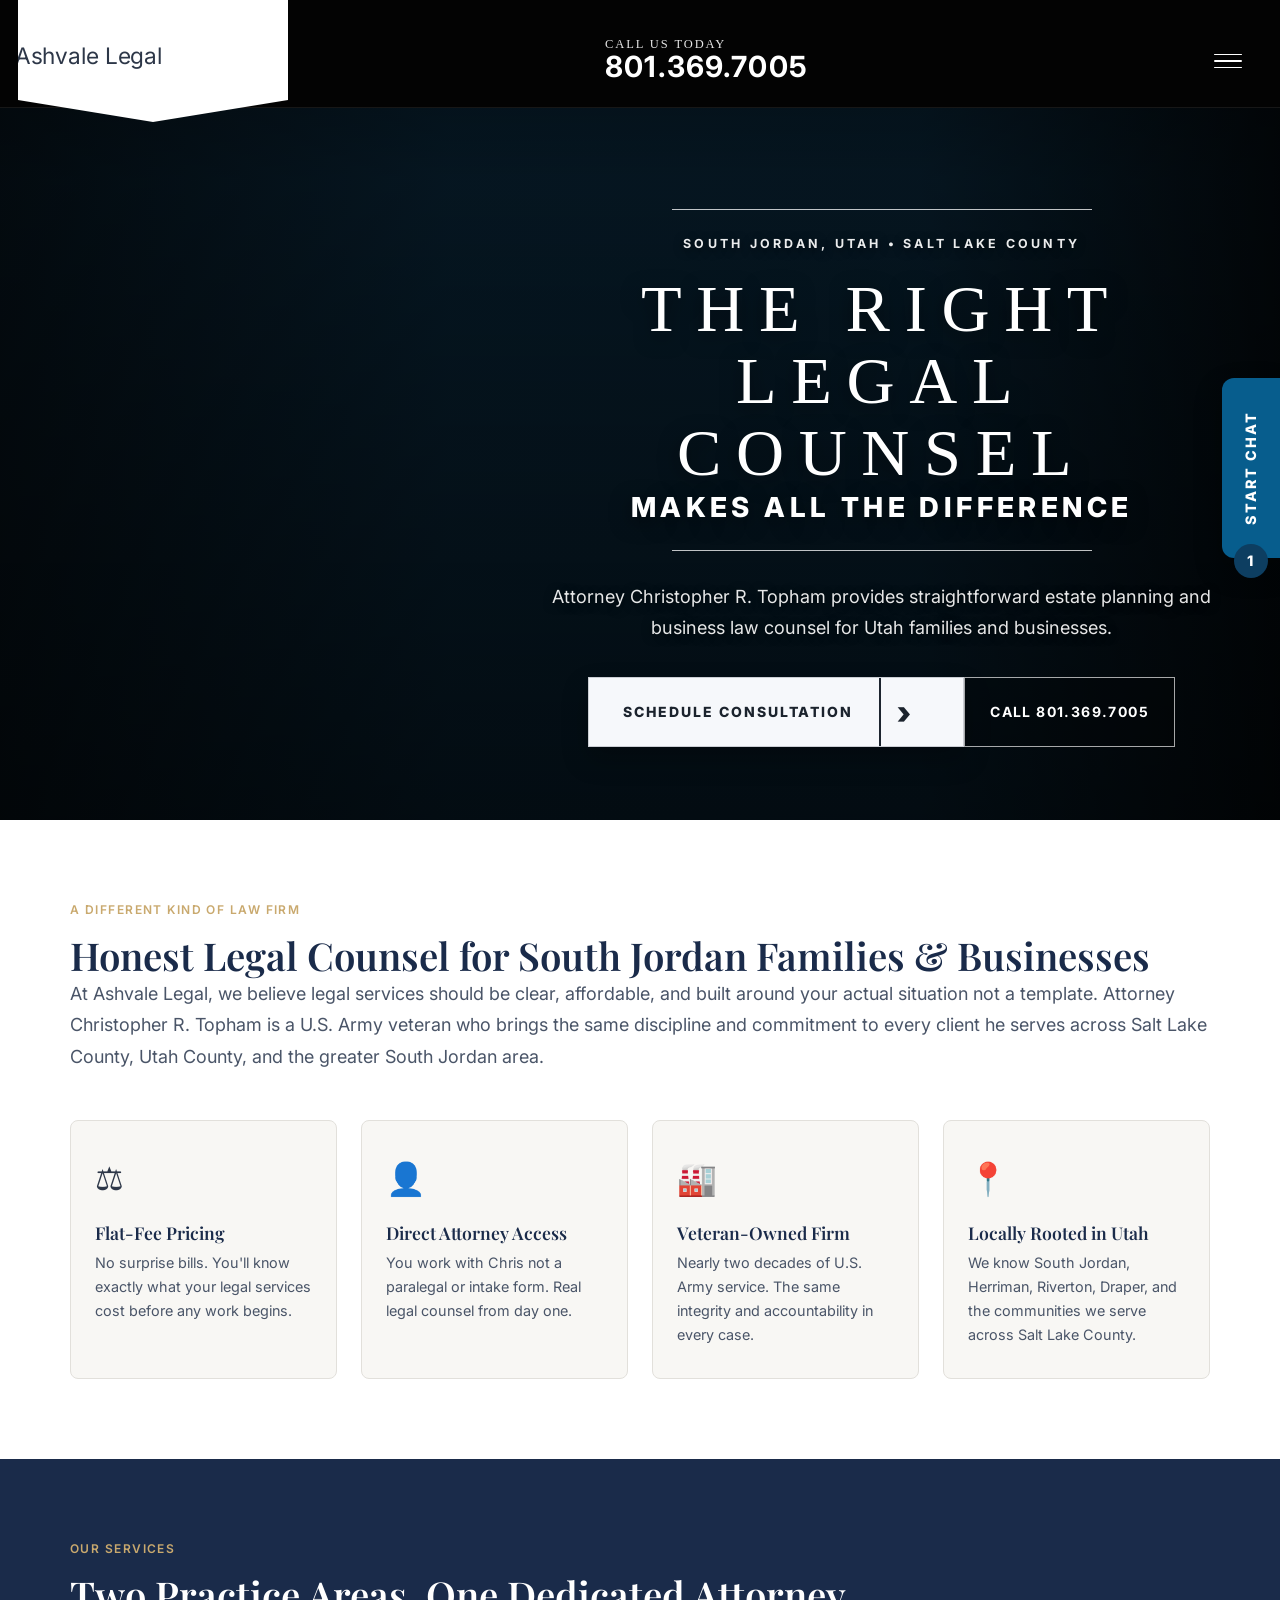
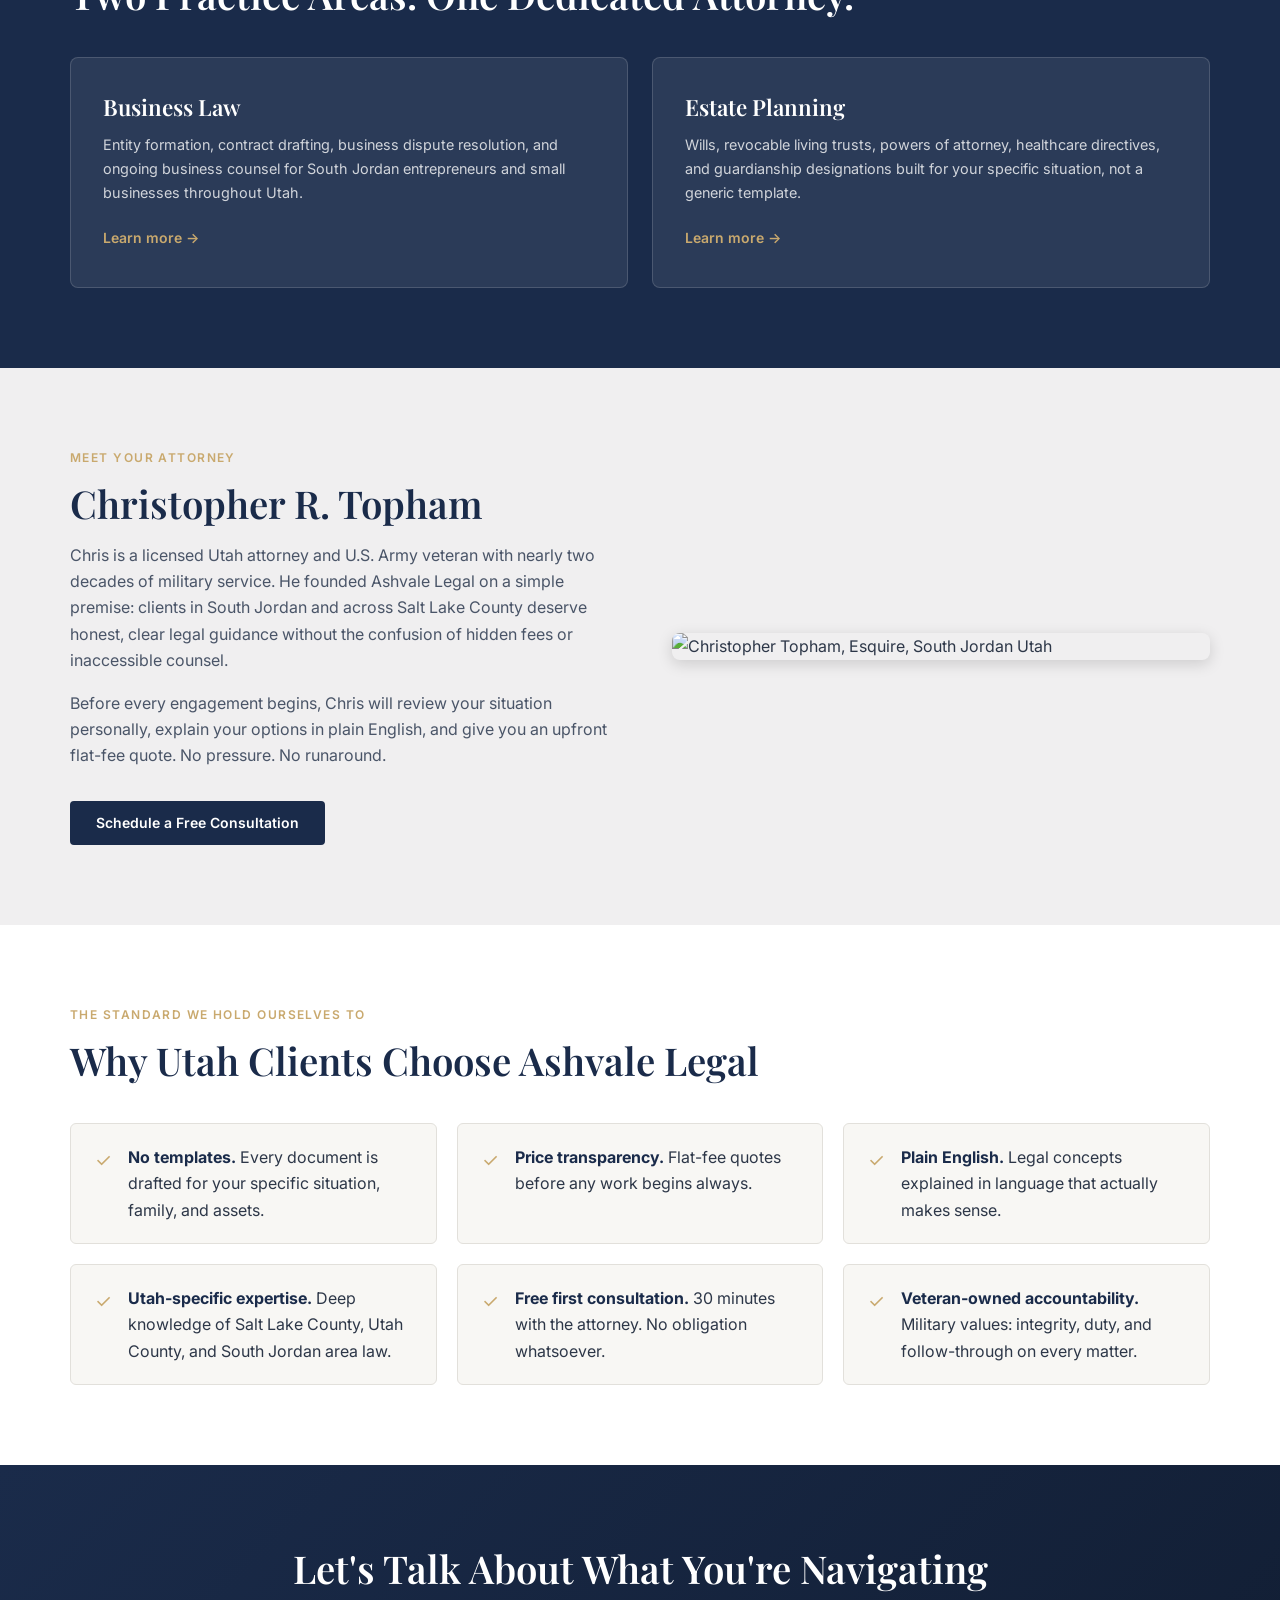
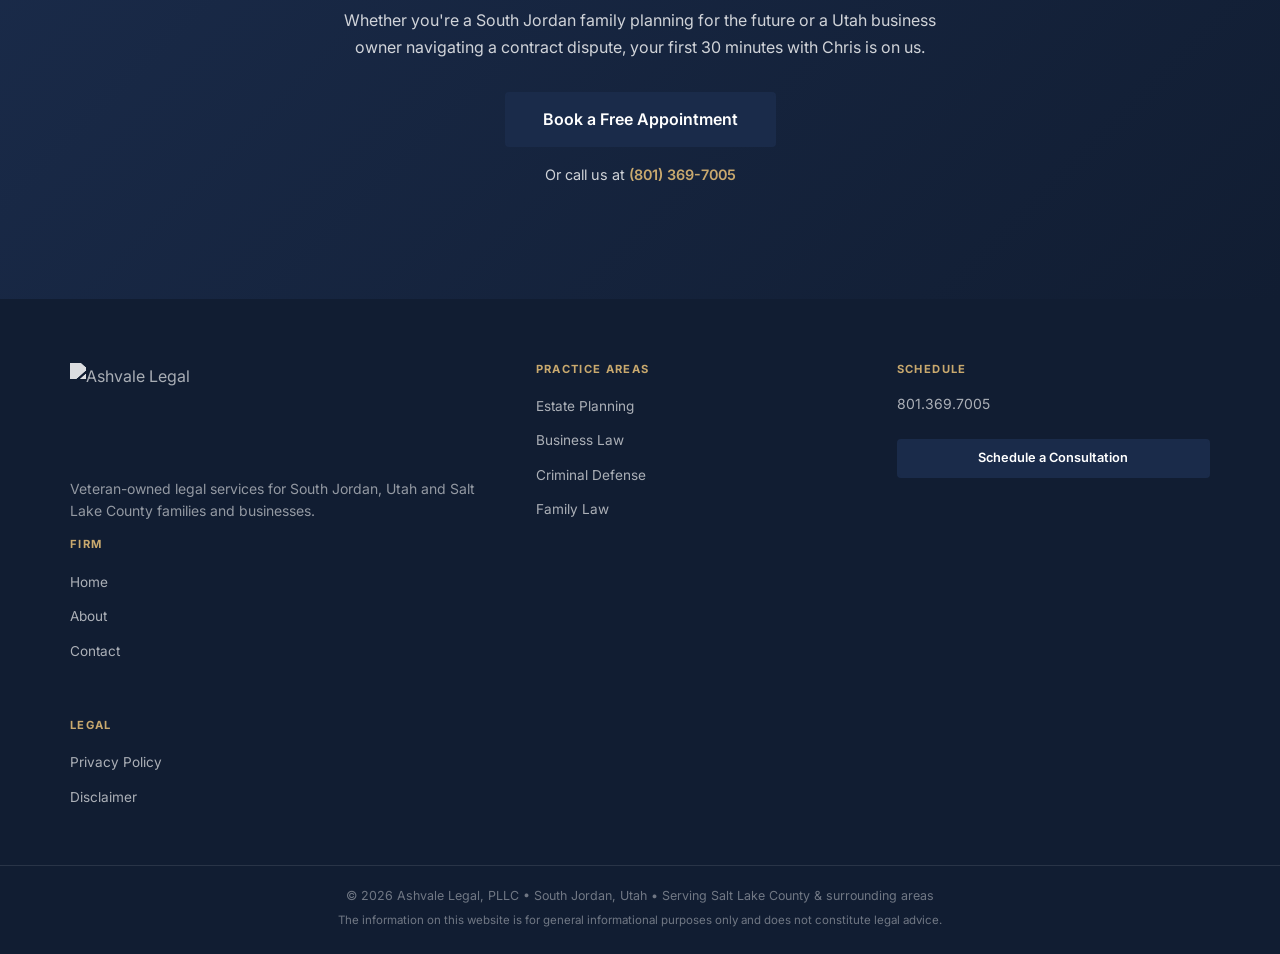
==== index.html @ e85940cd "Add files via upload" ====
<!DOCTYPE html>
<html lang="en-US">
<head>
<meta charset="UTF-8">
<meta http-equiv="X-UA-Compatible" content="IE=edge">
<meta name="viewport" content="width=device-width, initial-scale=1.0">
<title>Business Law Attorney South Jordan UT | Ashvale Legal</title>
<meta name="description" content="Ashvale Legal is a veteran-owned law firm in South Jordan, Utah offering estate planning and business law services. Flat-fee pricing, free consultation. Serving Salt Lake County, Utah County, and surrounding areas.">
<link rel="canonical" href="https://ashvalelaw.com/">
<meta property="og:type" content="website">
<meta property="og:site_name" content="Ashvale Legal">
<meta property="og:title" content="Business Law Attorney South Jordan UT | Ashvale Legal">
<meta property="og:description" content="Veteran-owned law firm in South Jordan, Utah. Estate planning & business law. Flat-fee pricing. Free consultation.">
<meta property="og:url" content="https://ashvalelaw.com/">
<meta name="twitter:card" content="summary_large_image">
<link rel="preconnect" href="https://fonts.googleapis.com">
<link rel="preconnect" href="https://fonts.gstatic.com" crossorigin>
<link href="https://fonts.googleapis.com/css2?family=Playfair+Display:wght@400;600;700&family=Inter:wght@300;400;500;600&display=swap" rel="stylesheet">
<script type="application/ld+json">
{
  "@context": "https://schema.org",
  "@type": ["LegalService", "LocalBusiness"],
  "name": "Ashvale Legal, PLLC",
  "description": "Veteran-owned law firm in South Jordan, Utah providing estate planning and business law services across Salt Lake County and surrounding areas. Flat-fee pricing, free consultations.",
  "url": "https://ashvalelaw.com",
  "telephone": "+18013697005",
  "email": "chris@ashvalelaw.com",
  "address": {
    "@type": "PostalAddress",
    "addressLocality": "South Jordan",
    "addressRegion": "UT",
    "postalCode": "84009",
    "addressCountry": "US"
  },
  "geo": {"@type": "GeoCoordinates", "latitude": 40.5621, "longitude": -111.9290},
  "openingHours": "Mo-Fr 09:00-17:00",
  "priceRange": "$$",
  "areaServed": [
    {"@type": "AdministrativeArea", "name": "Salt Lake County, Utah"},
    {"@type": "AdministrativeArea", "name": "Utah County, Utah"},
    {"@type": "City", "name": "South Jordan, Utah"},
    {"@type": "City", "name": "West Jordan, Utah"},
    {"@type": "City", "name": "Herriman, Utah"},
    {"@type": "City", "name": "Riverton, Utah"}
  ],
  "hasOfferCatalog": {
    "@type": "OfferCatalog",
    "name": "Legal Services",
    "itemListElement": [
      {"@type": "Offer", "itemOffered": {"@type": "Service", "name": "Estate Planning", "description": "Wills, revocable living trusts, powers of attorney, healthcare directives, guardianship designations."}},
      {"@type": "Offer", "itemOffered": {"@type": "Service", "name": "Business Law", "description": "Entity formation, contracts, dispute resolution, and business counsel for Utah entrepreneurs."}}
    ]
  },
  "founder": {
    "@type": "Person",
    "name": "Christopher R. Topham",
    "jobTitle": "Attorney at Law"
  }
}
</script>
<link rel="stylesheet" href="shared.css">
</head>
<body>

<header class="site-header leader-header" id="site-header">
  <div class="header-inner leader-header-inner">
    <nav class="main-nav nav-left" aria-label="Primary navigation left">
      <ul>
        <li><a href="index.html#about">About</a></li>
        <li class="has-dropdown">
          <button class="dropdown-toggle" aria-expanded="false" aria-controls="services-menu">Practice<br>Areas <span class="arrow">&#9660;</span></button>
          <ul class="dropdown-menu" id="services-menu">
            <li><a href="estate-planning.html">Estate Planning</a></li>
            <li><a href="business-law.html">Business Law</a></li>
            <li><a href="criminal-defense.html">Criminal Defense</a></li>
            <li><a href="family-law.html">Family Law</a></li>
          </ul>
        </li>
        <li><a href="business-law.html">Business Law</a></li>
      </ul>
    </nav>

    <a href="index.html" class="logo-link leader-logo" aria-label="Ashvale Legal Home">
      <img src="https://images.squarespace-cdn.com/content/v1/682dfb86cdcfc8310bf9b8bf/18332b21-a7b1-409e-9f54-bfc1814788dd/Transparent+Logo.png?format=1000w" alt="Ashvale Legal" class="logo-img" loading="eager">
    </a>

    <nav class="main-nav nav-right" aria-label="Primary navigation right">
      <ul>
        <li><a href="estate-planning.html">Estate Planning</a></li>
        <li><a href="index.html" class="active">Home</a></li>
        <li><a href="mailto:chris@ashvalelaw.com">Contact</a></li>
      </ul>
    </nav>

    <a href="tel:+18013697005" class="header-phone" aria-label="Call Ashvale Legal">
      <span>Call Us Today</span>
      <strong>801.369.7005</strong>
    </a>

    <button class="burger" aria-label="Open menu" aria-expanded="false" id="burger-btn">
      <span></span><span></span><span></span>
    </button>
  </div>
</header>

<main>
  <section class="hero leader-hero">
    <img src="https://images.unsplash.com/photo-1500534314209-a25ddb2bd429?auto=format&fit=crop&w=2200&q=85" alt="South Jordan Utah desert mountains" class="hero-bg" loading="eager">
    <div class="hero-overlay"></div>
    <div class="hero-attorney-wrap" aria-hidden="true">
      <img src="https://images.squarespace-cdn.com/content/v1/682dfb86cdcfc8310bf9b8bf/77fb3a4b-b80d-4292-9b7b-071cf756a24e/Gemini_Generated_Image_nm7nljnm7nljnm7n.png?format=1000w" alt="" class="hero-attorney">
    </div>
    <div class="container hero-content leader-hero-content">
      <div class="hero-rule"></div>
      <p class="hero-eyebrow">South Jordan, Utah &bull; Salt Lake County</p>
      <h1>The Right Legal Counsel<br><span>Makes All the Difference</span></h1>
      <div class="hero-rule short"></div>
      <p class="hero-sub">Attorney Christopher R. Topham provides straightforward estate planning and business law counsel for Utah families and businesses.</p>
      <div class="hero-actions leader-actions">
        <a href="https://ashvalelaw.cliogrow.com/book/3494140267d6b8330a02c39e8ebb3258" target="_blank" rel="noopener" class="btn leader-cta">Schedule Consultation <span>&rsaquo;</span></a>
        <a href="tel:+18013697005" class="btn leader-phone-btn">Call 801.369.7005</a>
      </div>
    </div>
  </section>

  <section class="section bg-white">
    <div class="container">
      <div class="section-label">A Different Kind of Law Firm</div>
      <h2>Honest Legal Counsel for South Jordan Families &amp; Businesses</h2>
      <p class="lead">At Ashvale Legal, we believe legal services should be clear, affordable, and built around your actual situation not a template. Attorney Christopher R. Topham is a U.S. Army veteran who brings the same discipline and commitment to every client he serves across Salt Lake County, Utah County, and the greater South Jordan area.</p>
      <div class="cards-grid">
        <div class="card">
          <div class="card-icon">&#9878;</div>
          <h3>Flat-Fee Pricing</h3>
          <p>No surprise bills. You'll know exactly what your legal services cost before any work begins.</p>
        </div>
        <div class="card">
          <div class="card-icon">&#128100;</div>
          <h3>Direct Attorney Access</h3>
          <p>You work with Chris not a paralegal or intake form. Real legal counsel from day one.</p>
        </div>
        <div class="card">
          <div class="card-icon">&#127981;</div>
          <h3>Veteran-Owned Firm</h3>
          <p>Nearly two decades of U.S. Army service. The same integrity and accountability in every case.</p>
        </div>
        <div class="card">
          <div class="card-icon">&#128205;</div>
          <h3>Locally Rooted in Utah</h3>
          <p>We know South Jordan, Herriman, Riverton, Draper, and the communities we serve across Salt Lake County.</p>
        </div>
      </div>
    </div>
  </section>

  <section class="section bg-navy">
    <div class="container">
      <div class="section-label light">Our Services</div>
      <h2 class="text-white">Two Practice Areas. One Dedicated Attorney.</h2>
      <div class="services-grid">
        <a href="business-law.html" class="service-block">
          <h3>Business Law</h3>
          <p>Entity formation, contract drafting, business dispute resolution, and ongoing business counsel for South Jordan entrepreneurs and small businesses throughout Utah.</p>
          <span class="link-arrow">Learn more &rarr;</span>
        </a>
        <a href="estate-planning.html" class="service-block">
          <h3>Estate Planning</h3>
          <p>Wills, revocable living trusts, powers of attorney, healthcare directives, and guardianship designations built for your specific situation, not a generic template.</p>
          <span class="link-arrow">Learn more &rarr;</span>
        </a>
      </div>
    </div>
  </section>

  <section class="section bg-light" id="about">
    <div class="container two-col">
      <div class="col-text">
        <div class="section-label">Meet Your Attorney</div>
        <h2>Christopher R. Topham</h2>
        <p>Chris is a licensed Utah attorney and U.S. Army veteran with nearly two decades of military service. He founded Ashvale Legal on a simple premise: clients in South Jordan and across Salt Lake County deserve honest, clear legal guidance without the confusion of hidden fees or inaccessible counsel.</p>
        <p>Before every engagement begins, Chris will review your situation personally, explain your options in plain English, and give you an upfront flat-fee quote. No pressure. No runaround.</p>
        <a href="https://ashvalelaw.cliogrow.com/book/3494140267d6b8330a02c39e8ebb3258" target="_blank" rel="noopener" class="btn btn-primary">Schedule a Free Consultation</a>
      </div>
      <div class="col-image">
        <!-- FIXED PHOTO LINK: High-res direct CDN link -->
        <img src="https://images.squarespace-cdn.com/content/v1/682dfb86cdcfc8310bf9b8bf/77fb3a4b-b80d-4292-9b7b-071cf756a24e/Gemini_Generated_Image_nm7nljnm7nljnm7n.png?format=1000w" 
             alt="Christopher Topham, Esquire, South Jordan Utah" 
             class="attorney-photo" 
             loading="lazy"
             style="width: 100%; height: auto; border-radius: 8px; box-shadow: 0 4px 15px rgba(0,0,0,0.15);">
      </div>
    </div>
  </section>

  <section class="section bg-white">
    <div class="container">
      <div class="section-label">The Standard We Hold Ourselves To</div>
      <h2>Why Utah Clients Choose Ashvale Legal</h2>
      <div class="standards-grid">
        <div class="standard-item">
          <div class="check">&#10003;</div>
          <div><strong>No templates.</strong> Every document is drafted for your specific situation, family, and assets.</div>
        </div>
        <div class="standard-item">
          <div class="check">&#10003;</div>
          <div><strong>Price transparency.</strong> Flat-fee quotes before any work begins always.</div>
        </div>
        <div class="standard-item">
          <div class="check">&#10003;</div>
          <div><strong>Plain English.</strong> Legal concepts explained in language that actually makes sense.</div>
        </div>
        <div class="standard-item">
          <div class="check">&#10003;</div>
          <div><strong>Utah-specific expertise.</strong> Deep knowledge of Salt Lake County, Utah County, and South Jordan area law.</div>
        </div>
        <div class="standard-item">
          <div class="check">&#10003;</div>
          <div><strong>Free first consultation.</strong> 30 minutes with the attorney. No obligation whatsoever.</div>
        </div>
        <div class="standard-item">
          <div class="check">&#10003;</div>
          <div><strong>Veteran-owned accountability.</strong> Military values: integrity, duty, and follow-through on every matter.</div>
        </div>
      </div>
    </div>
  </section>

  <section class="section cta-section">
    <div class="container text-center">
      <h2>Let's Talk About What You're Navigating</h2>
      <p>Whether you're a South Jordan family planning for the future or a Utah business owner navigating a contract dispute, your first 30 minutes with Chris is on us.</p>
      <a href="https://ashvalelaw.cliogrow.com/book/3494140267d6b8330a02c39e8ebb3258" target="_blank" rel="noopener" class="btn btn-primary btn-large">Book a Free Appointment</a>
      <p class="cta-sub">Or call us at <a href="tel:+18013697005" class="phone-link">(801) 369-7005</a></p>
    </div>
  </section>
</main>

<footer class="site-footer">
  <div class="container footer-inner">
    <div class="footer-col">
      <img src="https://images.squarespace-cdn.com/content/v1/682dfb86cdcfc8310bf9b8bf/18332b21-a7b1-409e-9f54-bfc1814788dd/Transparent+Logo.png?format=300w" alt="Ashvale Legal" class="footer-logo" loading="lazy" style="height: 100px; width: auto; margin-bottom: 15px;">
      <p class="footer-tagline">Veteran-owned legal services for South Jordan, Utah and Salt Lake County families and businesses.</p>
      <h4>Firm</h4>
      <ul>
        <li><a href="index.html">Home</a></li>
        <li><a href="index.html#about">About</a></li>
        <li><a href="contact.html">Contact</a></li>
      </ul>
    </div>
    <div class="footer-col">
      <h4>Practice Areas</h4>
      <ul>
        <li><a href="estate-planning.html">Estate Planning</a></li>
        <li><a href="business-law.html">Business Law</a></li>
        <li><a href="criminal-defense.html">Criminal Defense</a></li>
        <li><a href="family-law.html">Family Law</a></li>
      </ul>
    </div>
    <div class="footer-col">
      <h4>Schedule</h4>
      <address>
        <p><a href="tel:+18013697005">801.369.7005</a></p>
      </address>
      <a href="https://ashvalelaw.cliogrow.com/book/3494140267d6b8330a02c39e8ebb3258" target="_blank" rel="noopener" class="btn btn-primary">Schedule a Consultation</a>
    </div>
    <div class="footer-col">
      <h4>Legal</h4>
      <ul>
        <li><a href="privacy.html">Privacy Policy</a></li>
        <li><a href="disclaimer.html">Disclaimer</a></li>
      </ul>
    </div>
  </div>
  <div class="footer-bottom">
    <div class="container">
      <p>&copy; 2026 Ashvale Legal, PLLC &bull; South Jordan, Utah &bull; Serving Salt Lake County &amp; surrounding areas</p>
      <p class="disclaimer">The information on this website is for general informational purposes only and does not constitute legal advice.</p>
    </div>
  </div>
</footer>

<a href="https://ashvalelaw.cliogrow.com/book/3494140267d6b8330a02c39e8ebb3258" target="_blank" rel="noopener" class="floating-chat" aria-label="Start consultation chat"><span class="chat-vertical">Start Chat</span><span class="chat-bubble">1</span></a>

<script src="shared.js"></script>
</body>
</html>
---- shared.css ----
/* Ashvale Legal — Professional Corporate Design System */
/* Palette: Deep Navy #1a2b4a | Slate Gray #4a5568 | White #fff | Gold #c9a96e */

*,*::before,*::after{box-sizing:border-box;margin:0;padding:0}

:root{
  --navy:#1a2b4a;
  --navy-dark:#111d32;
  --slate:#4a5568;
  --slate-light:#718096;
  --gold:#c9a96e;
  --gold-dark:#b08040;
  --white:#ffffff;
  --off-white:#f8f7f4;
  --light-gray:#f0eff0;
  --border:#e2e0db;
  --text:#2d3748;
  --font-serif:'Playfair Display',Georgia,serif;
  --font-sans:'Inter',system-ui,-apple-system,sans-serif;
  --radius:4px;
  --shadow:0 2px 16px rgba(26,43,74,.10);
  --shadow-lg:0 8px 40px rgba(26,43,74,.16);
  --header-h:76px;
  --transition:all .22s ease;
}

html{scroll-behavior:smooth;scroll-padding-top:calc(var(--header-h) + 16px)}
body{font-family:var(--font-sans);color:var(--text);background:var(--white);line-height:1.65;-webkit-font-smoothing:antialiased}
img{max-width:100%;height:auto;display:block}
a{color:inherit;text-decoration:none}
ul{list-style:none}
address{font-style:normal}

/* Typography */
h1,h2,h3,h4{font-family:var(--font-serif);line-height:1.2;color:var(--navy)}
h1{font-size:clamp(2rem,4.5vw,3.2rem);font-weight:700}
h2{font-size:clamp(1.6rem,3vw,2.4rem);font-weight:600}
h3{font-size:clamp(1.1rem,2vw,1.4rem);font-weight:600}
h4{font-size:1rem;font-weight:600;text-transform:uppercase;letter-spacing:.06em}
p{margin-bottom:1rem}
p:last-child{margin-bottom:0}
.lead{font-size:1.125rem;color:var(--slate);line-height:1.75;margin-bottom:1.5rem}
.text-white{color:var(--white)!important}
.text-white h1,.text-white h2,.text-white h3{color:var(--white)}
.text-center{text-align:center}

/* Container */
.container{width:min(1140px,94%);margin:0 auto}

/* Sections */
.section{padding:80px 0}
.bg-white{background:var(--white)}
.bg-light{background:var(--light-gray)}
.bg-navy{background:var(--navy)}
.bg-navy h2,.bg-navy h3,.bg-navy .section-label{color:var(--white)}
.bg-navy p{color:rgba(255,255,255,.82)}

.section-label{font-family:var(--font-sans);font-size:.75rem;font-weight:600;letter-spacing:.12em;text-transform:uppercase;color:var(--gold);margin-bottom:.75rem}
.section-label.light{color:var(--gold)}

/* ─── HEADER / STICKY NAV ─── */
.site-header{position:fixed;top:0;left:0;right:0;height:var(--header-h);background:var(--white);border-bottom:1px solid var(--border);box-shadow:0 2px 12px rgba(26,43,74,.08);z-index:1000;transition:var(--transition)}
.site-header.scrolled{box-shadow:0 4px 20px rgba(26,43,74,.14)}

.header-inner{display:flex;align-items:center;gap:24px;width:min(1200px,96%);margin:0 auto;height:100%;padding:0 8px}

.logo-link{flex-shrink:0}
.logo-img{height:44px;width:auto;object-fit:contain}

.main-nav{flex:1}
.main-nav>ul{display:flex;align-items:center;gap:4px}
.main-nav a,.main-nav button{font-size:.875rem;font-weight:500;color:var(--slate);padding:8px 14px;border-radius:var(--radius);border:none;background:none;cursor:pointer;transition:var(--transition);font-family:var(--font-sans);display:flex;align-items:center;gap:4px;white-space:nowrap}
.main-nav a:hover,.main-nav a.active,.main-nav button:hover{color:var(--navy);background:rgba(26,43,74,.06)}
.main-nav a.active{color:var(--navy);font-weight:600}
.arrow{font-size:.6rem;transition:transform .2s}

/* Dropdown */
.has-dropdown{position:relative}
.dropdown-menu{position:absolute;top:calc(100% + 4px);left:0;background:var(--white);border:1px solid var(--border);border-radius:6px;box-shadow:var(--shadow-lg);min-width:200px;padding:6px 0;opacity:0;visibility:hidden;transform:translateY(-6px);transition:var(--transition);z-index:200}
.has-dropdown:hover .dropdown-menu,
.has-dropdown:focus-within .dropdown-menu{opacity:1;visibility:visible;transform:translateY(0)}
.has-dropdown:hover .arrow{transform:rotate(180deg)}
.dropdown-menu a{display:block;padding:10px 18px;font-size:.875rem;color:var(--slate);border-radius:0;transition:var(--transition)}
.dropdown-menu a:hover,.dropdown-menu a.active{color:var(--navy);background:rgba(26,43,74,.06)}

/* Buttons */
.btn{display:inline-flex;align-items:center;justify-content:center;padding:11px 24px;border-radius:var(--radius);font-family:var(--font-sans);font-size:.875rem;font-weight:600;cursor:pointer;transition:var(--transition);border:2px solid transparent;white-space:nowrap;text-decoration:none;line-height:1.3}
.btn-cta{background:var(--navy);color:var(--white);border-color:var(--navy);margin-left:auto;font-size:.8rem;padding:9px 18px}
.btn-cta:hover{background:var(--navy-dark);border-color:var(--navy-dark);transform:translateY(-1px)}
.btn-primary{background:var(--navy);color:var(--white);border-color:var(--navy)}
.btn-primary:hover{background:var(--navy-dark);border-color:var(--navy-dark);transform:translateY(-1px);box-shadow:0 4px 16px rgba(26,43,74,.3)}
.btn-secondary{background:transparent;color:var(--navy);border-color:var(--navy)}
.btn-secondary:hover{background:var(--navy);color:var(--white)}
.btn-gold{background:var(--gold);color:var(--navy-dark);border-color:var(--gold)}
.btn-gold:hover{background:var(--gold-dark);border-color:var(--gold-dark);transform:translateY(-1px);box-shadow:0 4px 16px rgba(201,169,110,.4)}
.btn-outline{background:transparent;color:var(--navy);border-color:var(--border)}
.btn-outline:hover{border-color:var(--navy);background:rgba(26,43,74,.05)}
.btn-large{padding:15px 36px;font-size:1rem}

/* Burger (mobile) */
.burger{display:none;flex-direction:column;justify-content:center;gap:5px;width:40px;height:40px;background:none;border:none;cursor:pointer;padding:6px;border-radius:var(--radius)}
.burger span{display:block;height:1.5px;background:var(--navy);border-radius:2px;transition:var(--transition);width:100%}
.burger.open span:nth-child(1){transform:translateY(6.5px) rotate(45deg)}
.burger.open span:nth-child(2){opacity:0}
.burger.open span:nth-child(3){transform:translateY(-6.5px) rotate(-45deg)}

/* Mobile nav overlay */
.mobile-nav-overlay{display:none;position:fixed;inset:0;background:var(--white);z-index:999;flex-direction:column;padding:calc(var(--header-h) + 24px) 24px 40px;gap:0;overflow-y:auto}
.mobile-nav-overlay.open{display:flex}
.mobile-nav-overlay a,.mobile-nav-overlay button{display:block;width:100%;padding:16px 0;font-size:1.05rem;font-weight:500;color:var(--navy);border-bottom:1px solid var(--border);background:none;border-top:none;border-left:none;border-right:none;text-align:left;cursor:pointer;font-family:var(--font-sans)}
.mobile-nav-overlay .mobile-sub{padding-left:16px;color:var(--slate);font-size:.95rem}
.mobile-nav-overlay .mobile-cta{margin-top:24px;background:var(--navy);color:var(--white)!important;border:none;border-radius:var(--radius);padding:14px 24px;text-align:center;font-weight:600}

/* ─── HERO ─── */
.hero{position:relative;min-height:min(600px,90vh);display:flex;align-items:center;overflow:hidden;padding-top:var(--header-h)}
.hero-bg{position:absolute;inset:0;width:100%;height:100%;object-fit:cover;object-position:center}
.hero-overlay{position:absolute;inset:0;background:linear-gradient(105deg,rgba(26,43,74,.88) 0%,rgba(26,43,74,.6) 60%,rgba(26,43,74,.3) 100%)}
.hero-content{position:relative;z-index:1;color:var(--white);max-width:680px;padding:60px 0}
.hero-content h1{color:var(--white);margin-bottom:1.25rem}
.hero-eyebrow{font-size:.75rem;font-weight:600;letter-spacing:.12em;text-transform:uppercase;color:var(--gold);margin-bottom:.75rem}
.hero-eyebrow.light,.hero-sub.light,.hero-eyebrow.light+*{color:rgba(255,255,255,.72)}
.hero-sub{font-size:1.05rem;color:rgba(255,255,255,.82);margin-bottom:2rem;line-height:1.7}
.hero-sub.light{color:rgba(255,255,255,.75)}
.hero-actions{display:flex;flex-wrap:wrap;gap:12px}

/* Page hero (interior pages) */
.page-hero{padding:calc(var(--header-h) + 64px) 0 64px;text-align:center}
.page-hero h1{margin-bottom:1rem}
.page-hero .hero-sub{max-width:600px;margin:0 auto 2rem}
.campaign-hero{padding:calc(var(--header-h) + 80px) 0 80px}
.campaign-hero .container{max-width:800px;text-align:center}
.campaign-h1{font-size:clamp(2rem,4vw,3rem);margin-bottom:1.25rem}
.cta-sub{font-size:.9rem;color:var(--slate-light);margin-top:1rem}
.cta-sub.light{color:rgba(255,255,255,.6)}

/* ─── CARDS ─── */
.cards-grid{display:grid;grid-template-columns:repeat(auto-fit,minmax(230px,1fr));gap:24px;margin-top:48px}
.card{background:var(--off-white);border:1px solid var(--border);border-radius:8px;padding:32px 24px;transition:var(--transition)}
.card:hover{box-shadow:var(--shadow);transform:translateY(-3px);border-color:#d0cec9}
.card-icon{font-size:2rem;margin-bottom:16px}
.card h3{margin-bottom:.5rem;font-size:1.1rem}
.card p{font-size:.9rem;color:var(--slate);margin:0}

/* Services grid (homepage) */
.services-grid{display:grid;grid-template-columns:repeat(auto-fit,minmax(280px,1fr));gap:24px;margin-top:40px}
.service-block{display:block;background:rgba(255,255,255,.08);border:1px solid rgba(255,255,255,.15);border-radius:8px;padding:36px 32px;color:var(--white);transition:var(--transition)}
.service-block:hover{background:rgba(255,255,255,.14);transform:translateY(-3px);border-color:var(--gold)}
.service-block h3{color:var(--white);margin-bottom:.75rem}
.service-block p{color:rgba(255,255,255,.78);font-size:.9rem;margin-bottom:1.25rem}
.link-arrow{font-size:.875rem;color:var(--gold);font-weight:600}

/* Two column layout */
.two-col{display:grid;grid-template-columns:1fr 1fr;gap:64px;align-items:center}
.col-text h2{margin-bottom:1rem}
.col-text p{color:var(--slate);margin-bottom:1rem}
.col-text .btn{margin-top:1rem}
.col-image img.attorney-photo{width:100%;border-radius:8px;box-shadow:var(--shadow-lg)}

/* Standards grid */
.standards-grid{display:grid;grid-template-columns:repeat(auto-fit,minmax(300px,1fr));gap:20px;margin-top:40px}
.standard-item{display:flex;gap:16px;align-items:flex-start;padding:20px 24px;background:var(--off-white);border-radius:6px;border:1px solid var(--border)}
.check{color:var(--gold);font-size:1.2rem;flex-shrink:0;margin-top:1px}
.standard-item strong{color:var(--navy)}

/* CTA Section */
.cta-section{background:linear-gradient(135deg,var(--navy) 0%,var(--navy-dark) 100%);color:var(--white)}
.cta-section h2{color:var(--white);margin-bottom:1rem}
.cta-section p{color:rgba(255,255,255,.8);margin-bottom:2rem;max-width:600px;margin-left:auto;margin-right:auto}
.phone-link{color:var(--gold);font-weight:600}
.phone-link:hover{text-decoration:underline}

/* ─── INTERIOR PAGE STYLES ─── */
/* Detail service cards */
.services-detail-grid{display:grid;grid-template-columns:repeat(auto-fit,minmax(300px,1fr));gap:24px;margin-top:40px}
.service-detail-card{background:var(--white);border:1px solid var(--border);border-radius:8px;padding:32px 28px;transition:var(--transition)}
.service-detail-card:hover{box-shadow:var(--shadow);transform:translateY(-2px)}
.service-detail-card.featured{border-color:var(--gold);border-width:2px}
.service-detail-card h3{color:var(--navy);margin-bottom:.75rem;font-size:1.15rem}
.service-detail-card p{color:var(--slate);font-size:.9rem;margin:0}

/* Pull quote */
.pull-quote{border-left:4px solid var(--gold);padding:20px 28px;margin-bottom:40px;background:var(--off-white);border-radius:0 6px 6px 0}
.pull-quote p{font-family:var(--font-serif);font-size:1.25rem;font-style:italic;color:var(--navy);margin-bottom:.5rem}
.pull-quote cite{font-size:.8rem;color:var(--slate-light);letter-spacing:.08em;text-transform:uppercase}

/* Trust grid */
.trust-grid{display:grid;grid-template-columns:repeat(auto-fit,minmax(200px,1fr));gap:24px;margin-top:40px}
.trust-item{background:rgba(255,255,255,.08);border:1px solid rgba(255,255,255,.1);border-radius:8px;padding:28px 24px;text-align:center}
.trust-num{font-family:var(--font-serif);font-size:2rem;color:var(--gold);font-weight:700;margin-bottom:.75rem}
.trust-item p{color:rgba(255,255,255,.78);font-size:.9rem;margin:0}

/* Location list */
.location-list{margin-top:1rem}
.location-list li{padding:6px 0;border-bottom:1px solid var(--border);color:var(--slate);font-size:.9rem}
.location-list li::before{content:"📍 ";font-size:.8rem}

/* CTA box */
.col-cta-box{display:flex;align-items:center}
.cta-box{background:var(--off-white);border:1px solid var(--border);border-radius:8px;padding:36px 32px;width:100%}
.cta-box h3{margin-bottom:.75rem;font-size:1.25rem}
.cta-box p{color:var(--slate);font-size:.9rem;margin-bottom:1.5rem}
.cta-box .btn{width:100%;margin-bottom:12px;justify-content:center}

/* Stats row */
.stats-row{display:grid;grid-template-columns:repeat(3,1fr);gap:24px;margin-top:48px;text-align:center}
.stat-num{font-family:var(--font-serif);font-size:2.2rem;font-weight:700;color:var(--gold);line-height:1}
.stat-label{font-size:.85rem;color:var(--slate);margin-top:.5rem}

/* Steps */
.steps{display:flex;align-items:flex-start;gap:16px;margin-top:48px;flex-wrap:wrap;justify-content:center}
.step{flex:1;min-width:200px;max-width:280px;text-align:center}
.step-num{width:52px;height:52px;border-radius:50%;background:var(--gold);color:var(--navy-dark);font-family:var(--font-serif);font-size:1.4rem;font-weight:700;display:flex;align-items:center;justify-content:center;margin:0 auto 16px}
.step h3{color:var(--white);margin-bottom:.5rem;font-size:1.05rem}
.step p{color:rgba(255,255,255,.75);font-size:.875rem}
.step-arrow{font-size:1.5rem;color:rgba(255,255,255,.4);padding-top:16px;flex-shrink:0}

/* Campaign risk list */
.risk-list{display:grid;gap:16px;margin:24px 0 32px}
.risk-item{display:flex;gap:16px;align-items:flex-start;padding:20px 24px;background:var(--off-white);border-radius:6px;border-left:4px solid #e53e3e}
.risk-icon{font-size:1.25rem;flex-shrink:0}
.risk-item p{color:var(--slate);font-size:.95rem;margin:0}
.solution-callout{background:linear-gradient(135deg,rgba(26,43,74,.06),rgba(201,169,110,.1));border:1px solid rgba(201,169,110,.4);border-radius:8px;padding:28px 32px;text-align:center}
.solution-callout p{font-size:1.05rem;color:var(--navy);margin:0}

/* Services icon grid */
.services-icon-grid{display:grid;grid-template-columns:repeat(auto-fit,minmax(200px,1fr));gap:20px;margin-top:40px}
.service-icon-card{background:var(--white);border:1px solid var(--border);border-radius:8px;padding:28px 24px;text-align:center;transition:var(--transition)}
.service-icon-card:hover{box-shadow:var(--shadow);transform:translateY(-3px);border-color:var(--gold)}
.service-icon{font-size:2.2rem;margin-bottom:12px}
.service-icon-card h3{font-size:1rem;margin-bottom:.5rem}
.service-icon-card p{font-size:.85rem;color:var(--slate);margin:0}

/* FAQ */
.faq-list{margin-top:40px;display:grid;gap:12px}
.faq-item{border:1px solid var(--border);border-radius:8px;overflow:hidden}
.faq-question{width:100%;text-align:left;padding:20px 24px;font-family:var(--font-sans);font-size:1rem;font-weight:600;color:var(--navy);background:var(--white);border:none;cursor:pointer;display:flex;justify-content:space-between;align-items:center;gap:16px;transition:var(--transition)}
.faq-question::after{content:"＋";font-size:1.2rem;color:var(--gold);flex-shrink:0;transition:transform .2s}
.faq-question[aria-expanded="true"]{background:var(--off-white)}
.faq-question[aria-expanded="true"]::after{transform:rotate(45deg)}
.faq-answer{padding:0 24px;max-height:0;overflow:hidden;transition:max-height .3s ease, padding .3s ease}
.faq-answer.open{padding:0 24px 20px;max-height:300px}
.faq-answer p{color:var(--slate);font-size:.9rem;padding-top:8px}

/* ─── FOOTER ─── */
.site-footer{background:var(--navy-dark);color:rgba(255,255,255,.75);padding:64px 0 0}
.footer-inner{display:grid;grid-template-columns:2fr 1.5fr 1.5fr;gap:48px;padding-bottom:48px}
.footer-logo{height:48px;width:auto;margin-bottom:16px;filter:brightness(0) invert(1);opacity:.85}
.footer-tagline{font-size:.875rem;color:rgba(255,255,255,.55);line-height:1.6}
.footer-col h4{font-family:var(--font-sans);font-size:.7rem;font-weight:700;letter-spacing:.12em;text-transform:uppercase;color:var(--gold);margin-bottom:16px}
.footer-col ul li{margin-bottom:8px}
.footer-col ul a{font-size:.85rem;color:rgba(255,255,255,.65);transition:color .2s}
.footer-col ul a:hover{color:var(--white)}
.footer-col address p{font-size:.875rem;color:rgba(255,255,255,.65);margin-bottom:8px}
.footer-col address a{color:rgba(255,255,255,.65);transition:color .2s}
.footer-col address a:hover{color:var(--white)}
.footer-col .btn{margin-top:16px;font-size:.8rem;padding:9px 18px;width:100%;justify-content:center}
.footer-bottom{border-top:1px solid rgba(255,255,255,.1);padding:20px 0;text-align:center}
.footer-bottom p{font-size:.78rem;color:rgba(255,255,255,.4);margin-bottom:4px}
.disclaimer{font-size:.72rem!important}

/* ─── RESPONSIVE ─── */
@media(max-width:900px){
  .two-col{grid-template-columns:1fr;gap:40px}
  .col-image{order:-1}
  .footer-inner{grid-template-columns:1fr 1fr;gap:32px}
  .steps{flex-direction:column;align-items:center}
  .step-arrow{transform:rotate(90deg);padding:0 0 8px}
  .stats-row{grid-template-columns:1fr 1fr 1fr}
}
@media(max-width:768px){
  :root{--header-h:64px}
  .section{padding:56px 0}
  .main-nav{display:none}
  .btn-cta{display:none}
  .burger{display:flex}
  .hero{min-height:min(520px,80vh)}
  .hero-content{padding:40px 0}
  .page-hero{padding:calc(var(--header-h) + 48px) 0 48px}
  .campaign-hero{padding:calc(var(--header-h) + 56px) 0 56px}
  .footer-inner{grid-template-columns:1fr;gap:28px}
  .stats-row{grid-template-columns:1fr}
  .services-detail-grid,.cards-grid,.services-icon-grid{grid-template-columns:1fr}
  .trust-grid{grid-template-columns:1fr 1fr}
}
@media(max-width:480px){
  h1{font-size:1.75rem}
  h2{font-size:1.45rem}
  .hero-actions{flex-direction:column}
  .hero-actions .btn{width:100%;justify-content:center}
  .trust-grid{grid-template-columns:1fr}
  .btn-large{padding:13px 24px;font-size:.95rem}
}


/* =========================================================
   Leader-style premium law firm redesign overrides
   Inspired by the supplied reference: black header, centered
   shield-style logo, desert hero, attorney cutout, and bold CTA.
   ========================================================= */
:root{
  --ink:#050607;
  --charcoal:#0b0e11;
  --deep-blue:#08283d;
  --steel:#dfe7ef;
  --cream:#f4f6f8;
  --leader-accent:#0b5f8a;
  --header-h:108px;
}

body{background:#fff;}

.site-header.leader-header{
  position:fixed;
  top:0;left:0;right:0;
  height:var(--header-h);
  background:#030303;
  border-bottom:1px solid rgba(255,255,255,.08);
  box-shadow:none;
  z-index:1000;
}
.leader-header .header-inner,
.leader-header-inner{
  width:min(1760px,100%);
  height:100%;
  margin:0 auto;
  display:grid;
  /* Reserve real center space for the badge logo so menu items never run underneath it. */
  grid-template-columns:minmax(440px,1fr) 360px minmax(430px,1fr) 285px 54px;
  align-items:stretch;
  gap:0;
  padding:0 18px;
  position:relative;
}
.leader-header .main-nav{display:flex;align-items:stretch;height:100%;}
.leader-header .nav-left{justify-content:flex-end;}
.leader-header .nav-right{justify-content:flex-start;}
.leader-header .main-nav>ul{display:flex;align-items:stretch;gap:0;height:100%;width:100%;}
.leader-header .main-nav li{display:flex;align-items:center;border-left:1px solid rgba(255,255,255,.12);min-width:0;}
.leader-header .nav-right li:last-child{border-right:1px solid rgba(255,255,255,.12);}
.leader-header .main-nav a,
.leader-header .main-nav button{
  height:100%;
  padding:0 20px;
  border-radius:0;
  color:#f7f7f7;
  background:transparent;
  font-family:Georgia,'Times New Roman',serif;
  font-size:.86rem;
  line-height:1.2;
  font-weight:600;
  text-transform:uppercase;
  letter-spacing:.14em;
  text-align:center;
  justify-content:center;
  white-space:nowrap;
  min-width:128px;
}
.leader-header .has-dropdown .dropdown-toggle{min-width:174px;}
.leader-header .nav-left li:nth-child(3) a{min-width:180px;}
.leader-header .nav-right li:nth-child(1) a{min-width:220px;}
.leader-header .nav-right li:nth-child(2) a{min-width:118px;}
.leader-header .nav-right li:nth-child(3) a{min-width:138px;}
.leader-header .nav-left>ul{justify-content:flex-end;}
.leader-header .nav-right>ul{justify-content:flex-start;}
.leader-header .main-nav a:hover,
.leader-header .main-nav a.active,
.leader-header .main-nav button:hover{
  color:#fff;
  background:rgba(255,255,255,.08);
}
.leader-header .dropdown-menu{
  top:100%;
  background:#050505;
  border-color:rgba(255,255,255,.15);
  border-radius:0;
  min-width:240px;
  box-shadow:0 20px 45px rgba(0,0,0,.45);
}
.leader-header .dropdown-menu a{
  display:block;
  height:auto;
  color:#fff;
  padding:16px 20px;
  text-align:left;
  font-size:.78rem;
  letter-spacing:.12em;
}

.leader-logo{
  align-self:start;
  justify-self:center;
  position:relative;
  height:156px;
  width:360px;
  background:#fff;
  display:flex;
  align-items:center;
  justify-content:center;
  padding:14px 26px 30px;
  z-index:3;
  clip-path:polygon(0 0,100% 0,100% 82%,50% 100%,0 82%);
  filter:drop-shadow(0 12px 18px rgba(0,0,0,.45));
}
.leader-logo .logo-img{
  height:auto!important;
  width:100%;
  max-width:none;
  max-height:112px;
  object-fit:contain;
  padding:0!important;
  transform:scale(1.42);
  transform-origin:center center;
}
.header-phone{
  display:flex;
  flex-direction:column;
  justify-content:center;
  align-items:flex-start;
  color:#fff;
  padding:0 10px 0 26px;
  min-width:270px;
  text-transform:uppercase;
  letter-spacing:.12em;
}
.header-phone span{font-family:Georgia,'Times New Roman',serif;font-size:.78rem;opacity:.9;line-height:1;}
.header-phone strong{font-family:Inter,system-ui,sans-serif;font-size:1.82rem;letter-spacing:.04em;line-height:1.18;}

/* Homepage reference-style hero */
.leader-hero{
  min-height:820px;
  padding-top:var(--header-h);
  align-items:center;
  justify-content:center;
  background:#06131c;
}
.leader-hero .hero-bg{
  object-position:center bottom;
  filter:saturate(.75) contrast(1.05);
}
.leader-hero .hero-overlay{
  background:
    linear-gradient(180deg,rgba(0,0,0,.55) 0%,rgba(0,0,0,.32) 22%,rgba(0,0,0,.62) 100%),
    linear-gradient(90deg,rgba(0,0,0,.20) 0%,rgba(8,35,53,.78) 35%,rgba(8,35,53,.72) 72%,rgba(0,0,0,.56) 100%);
}
.hero-attorney-wrap{
  position:absolute;
  left:max(-70px,calc((100vw - 1440px)/2 - 40px));
  bottom:-8px;
  width:min(500px,38vw);
  z-index:2;
  pointer-events:none;
}
.hero-attorney{
  width:100%;
  height:auto;
  filter:drop-shadow(22px 0 18px rgba(0,0,0,.55));
}
.leader-hero-content{
  position:relative;
  z-index:4;
  max-width:820px;
  margin-left:auto;
  margin-right:min(8vw,120px);
  text-align:center;
  padding:100px 0 72px;
}
.leader-hero-content .hero-eyebrow{
  color:rgba(255,255,255,.92)!important;
  font-family:Inter,system-ui,sans-serif;
  font-size:.78rem;
  letter-spacing:.26em;
  font-weight:700;
  margin-bottom:18px;
  text-shadow:0 2px 10px rgba(0,0,0,.65);
}
.leader-hero-content h1{
  color:#fff;
  font-family:Georgia,'Times New Roman',serif;
  font-size:clamp(2.6rem,5.2vw,5.15rem);
  font-weight:400;
  line-height:1.08;
  letter-spacing:.22em;
  text-transform:uppercase;
  text-shadow:0 5px 20px rgba(0,0,0,.55);
  margin:0 0 18px;
}
.leader-hero-content h1 span{
  display:block;
  font-family:Inter,system-ui,sans-serif;
  font-size:clamp(1.05rem,2.2vw,1.72rem);
  font-weight:800;
  letter-spacing:.16em;
  line-height:1.45;
}
.hero-rule{
  width:min(420px,64%);
  height:1px;
  background:rgba(255,255,255,.75);
  margin:0 auto 24px;
}
.hero-rule.short{margin:22px auto 30px;}
.leader-hero-content .hero-sub{
  color:rgba(255,255,255,.9);
  font-size:1.13rem;
  max-width:680px;
  margin:0 auto 34px;
  text-shadow:0 2px 10px rgba(0,0,0,.65);
}
.leader-actions{justify-content:center;gap:0;}
.btn.leader-cta{
  min-width:280px;
  min-height:68px;
  padding:0 34px;
  border:1px solid rgba(10,20,35,.18);
  border-radius:0;
  background:#f6f8fb;
  color:#1b232d;
  font-family:Inter,system-ui,sans-serif;
  font-weight:800;
  text-transform:uppercase;
  letter-spacing:.14em;
  box-shadow:0 12px 26px rgba(0,0,0,.25);
}
.btn.leader-cta span{
  display:flex;
  align-items:center;
  justify-content:center;
  margin-left:26px;
  width:50px;
  height:68px;
  border-left:2px solid #1d252f;
  font-size:2.1rem;
  line-height:1;
}
.btn.leader-cta:hover{transform:translateY(-2px);background:#fff;}
.btn.leader-phone-btn{
  min-height:68px;
  padding:0 25px;
  border-radius:0;
  border:1px solid rgba(255,255,255,.65);
  color:#fff;
  background:rgba(0,0,0,.2);
  text-transform:uppercase;
  letter-spacing:.1em;
  font-weight:700;
}

/* Interior page hero uses the same dark premium style */
.page-hero,
.campaign-hero{
  position:relative;
  overflow:hidden;
  background:#06131c!important;
  padding:calc(var(--header-h) + 95px) 0 88px;
}
.page-hero::before,
.campaign-hero::before{
  content:"";
  position:absolute;inset:0;
  background:
    linear-gradient(180deg,rgba(0,0,0,.58),rgba(5,17,28,.72)),
    url('https://images.unsplash.com/photo-1500534314209-a25ddb2bd429?auto=format&fit=crop&w=2200&q=85') center bottom/cover no-repeat;
  opacity:1;
}
.page-hero .container,
.campaign-hero .container{position:relative;z-index:1;}
.page-hero h1,
.campaign-hero h1{
  font-family:Georgia,'Times New Roman',serif;
  letter-spacing:.12em;
  text-transform:uppercase;
}

.floating-chat{
  position:fixed;
  right:0;
  top:42%;
  z-index:999;
  display:flex;
  align-items:center;
  justify-content:center;
  width:58px;
  height:180px;
  background:#075d8d;
  color:#fff;
  border-radius:12px 0 0 12px;
  box-shadow:0 12px 28px rgba(0,0,0,.32);
  font-weight:800;
  text-transform:uppercase;
  letter-spacing:.12em;
}
.chat-vertical{writing-mode:vertical-rl;transform:rotate(180deg);font-size:.9rem;}
.chat-bubble{
  position:absolute;
  right:12px;
  bottom:-20px;
  width:34px;height:34px;
  border-radius:50%;
  background:#0d3e61;
  color:#fff;
  display:flex;align-items:center;justify-content:center;
  font-size:.9rem;
}

@media(max-width:1480px){
  .leader-header-inner{grid-template-columns:auto 1fr auto;}
  .leader-header .main-nav{display:none;}
  .leader-logo{justify-self:start;width:270px;height:122px;padding:12px 22px 22px;}
  .header-phone{margin-left:auto;min-width:225px;padding-left:16px;}
  .leader-header .burger{display:flex;align-self:center;justify-self:end;}
  .leader-header .burger span{background:#fff;}
  .hero-attorney-wrap{width:min(430px,42vw);left:-80px;}
  .leader-hero-content{margin-right:3vw;max-width:720px;}
}
@media(max-width:768px){
  :root{--header-h:76px;}
  .site-header.leader-header{height:var(--header-h);}
  .leader-header-inner{padding:0 14px;}
  .leader-logo{height:82px;width:190px;clip-path:none;background:#fff;border-radius:0 0 8px 8px;padding:8px 14px;}
  .header-phone{display:none;}
  .leader-hero{min-height:690px;align-items:flex-end;}
  .hero-attorney-wrap{width:300px;left:-95px;opacity:.78;}
  .leader-hero-content{margin:0 auto;text-align:center;padding:110px 0 54px;}
  .leader-hero-content h1{font-size:2.1rem;letter-spacing:.12em;}
  .leader-hero-content h1 span{font-size:1rem;letter-spacing:.1em;}
  .leader-hero-content .hero-sub{font-size:1rem;}
  .leader-actions{gap:12px;}
  .btn.leader-cta,.btn.leader-phone-btn{width:100%;min-height:58px;}
  .btn.leader-cta span{height:58px;}
  .floating-chat{height:132px;width:46px;top:auto;bottom:84px;}
  .chat-vertical{font-size:.75rem;}
}
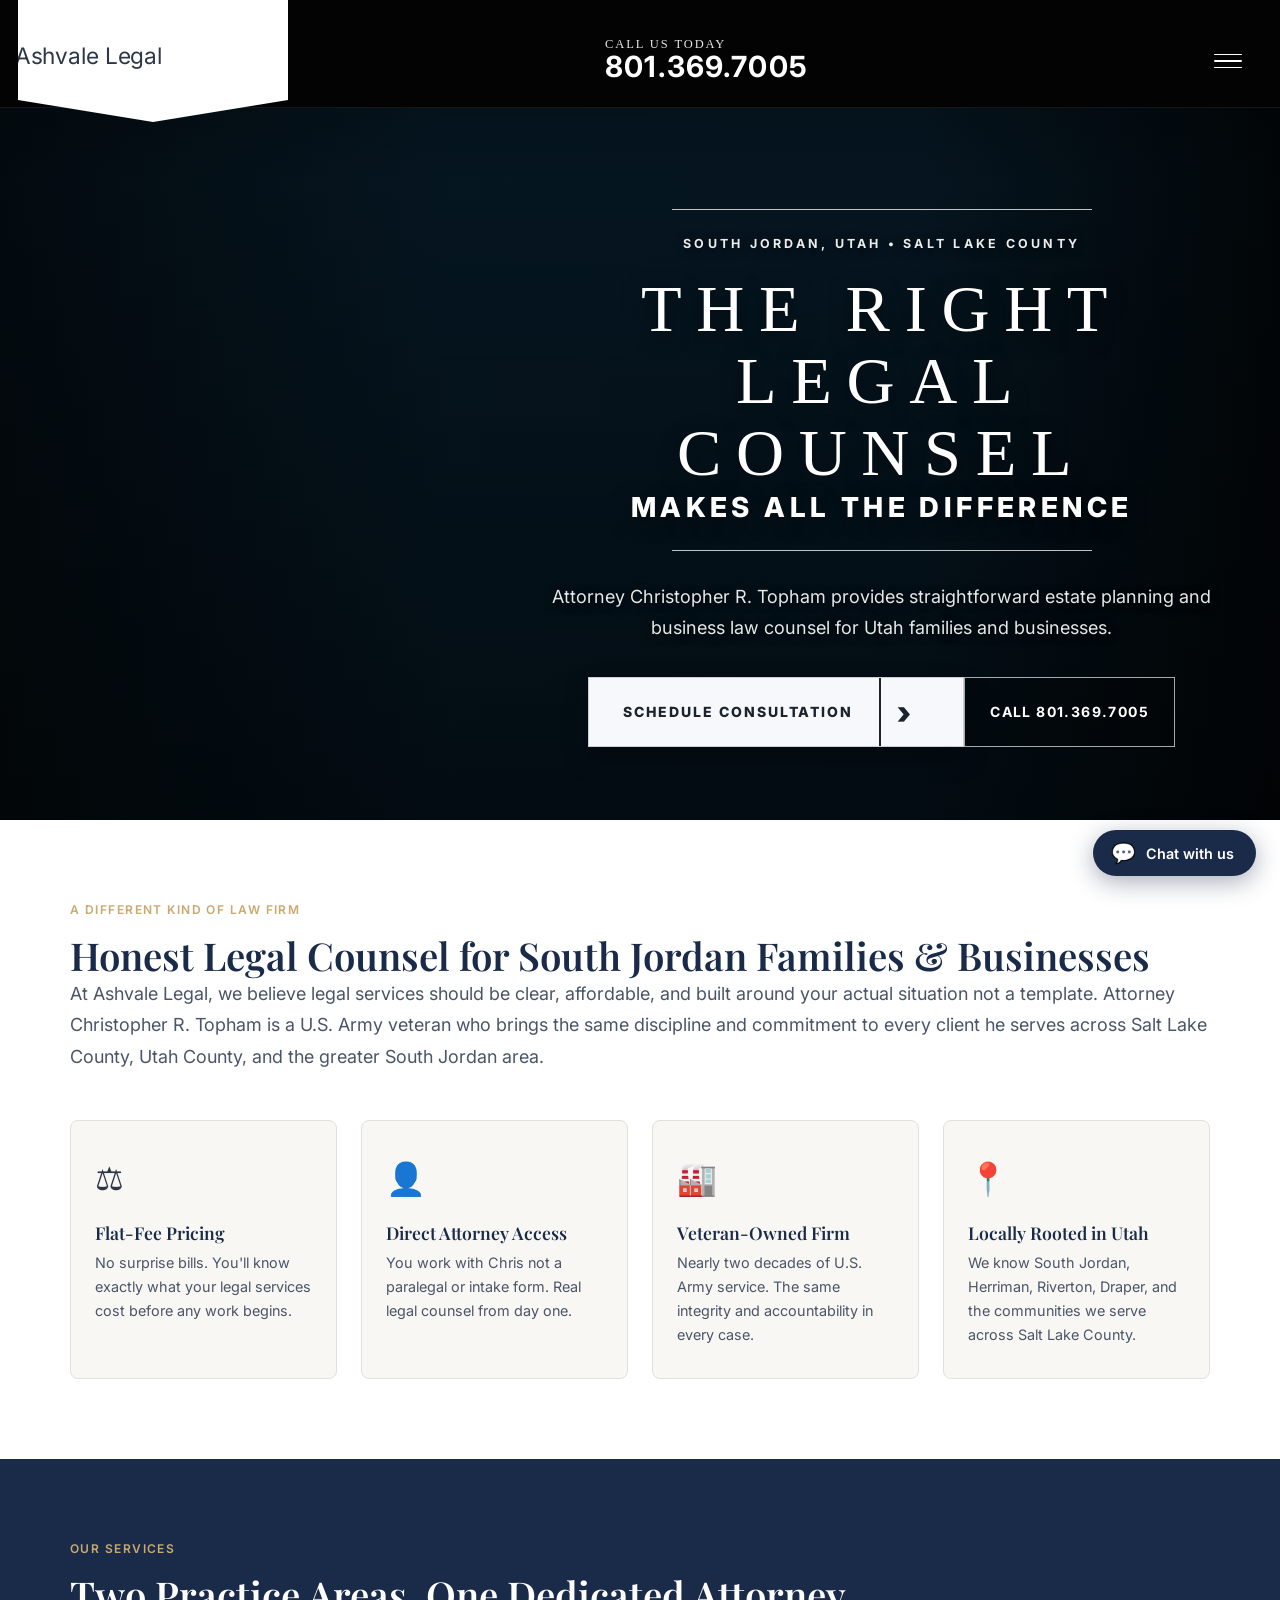
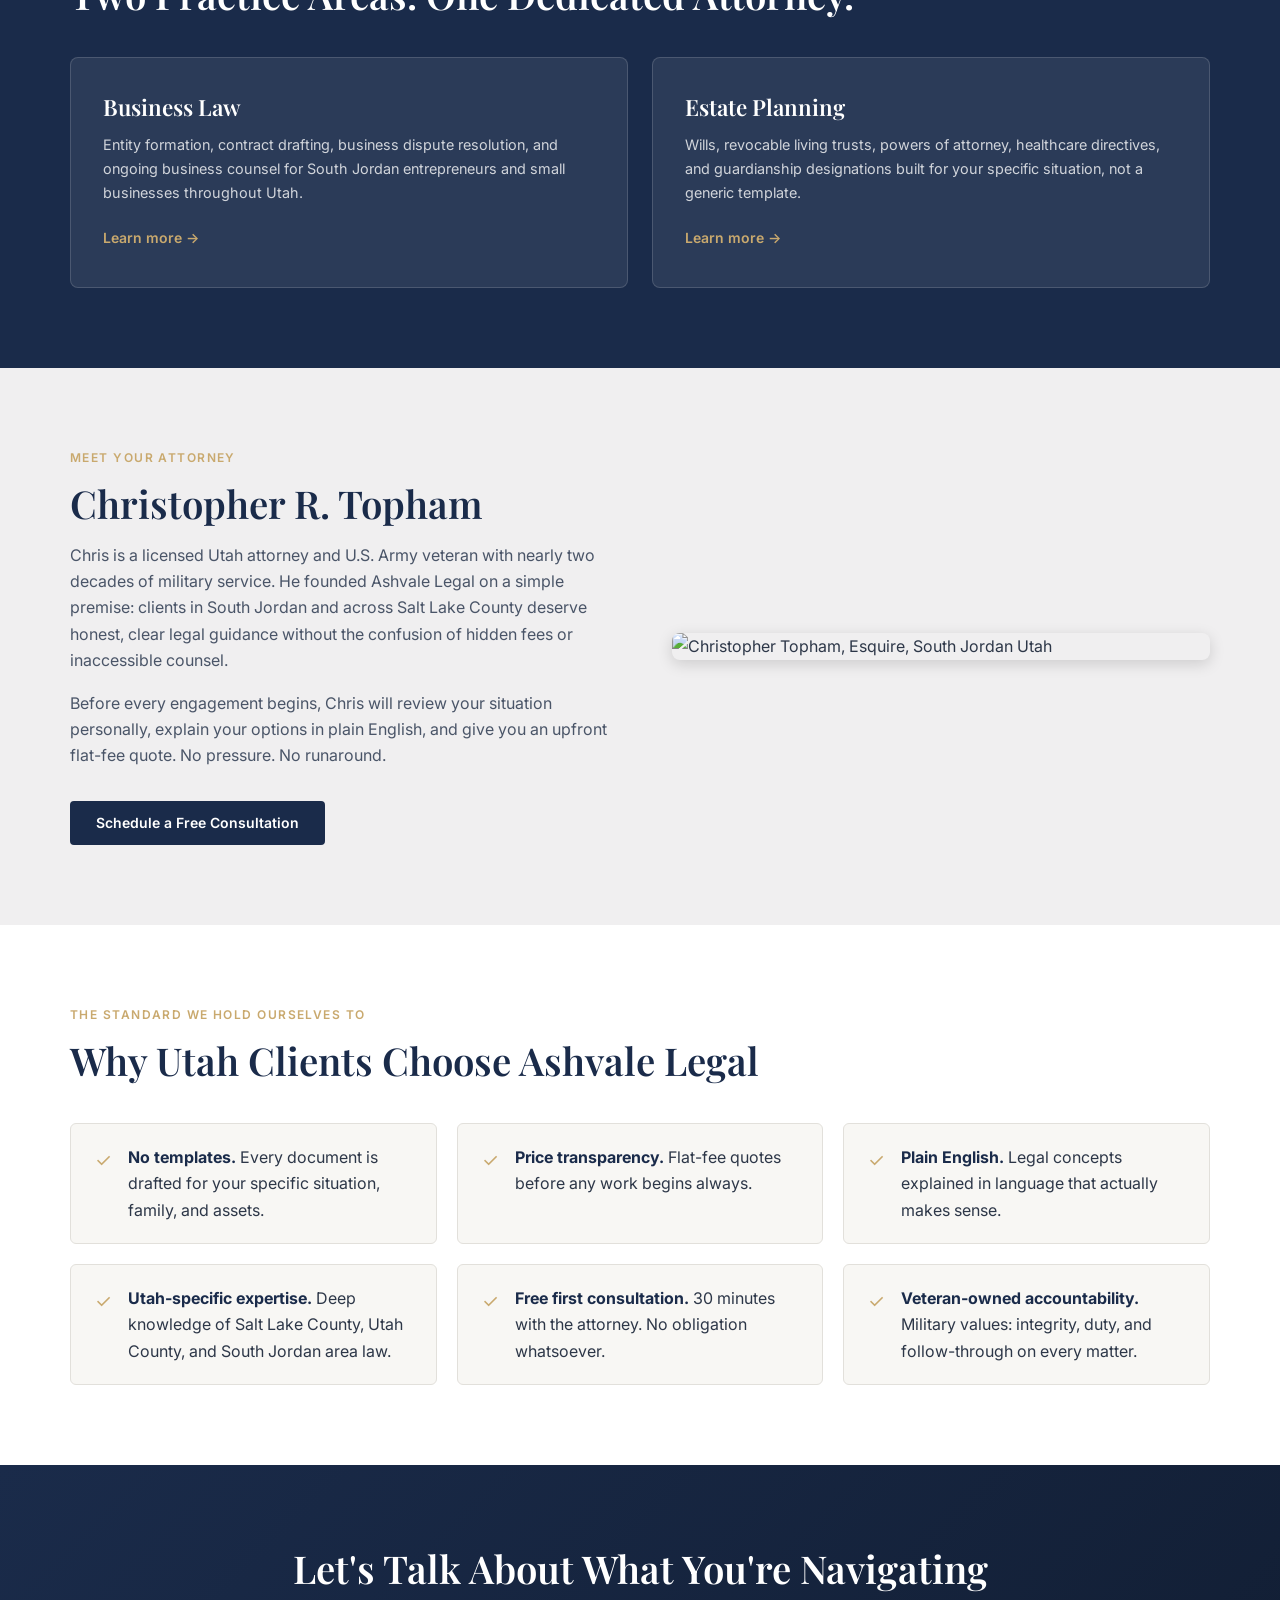
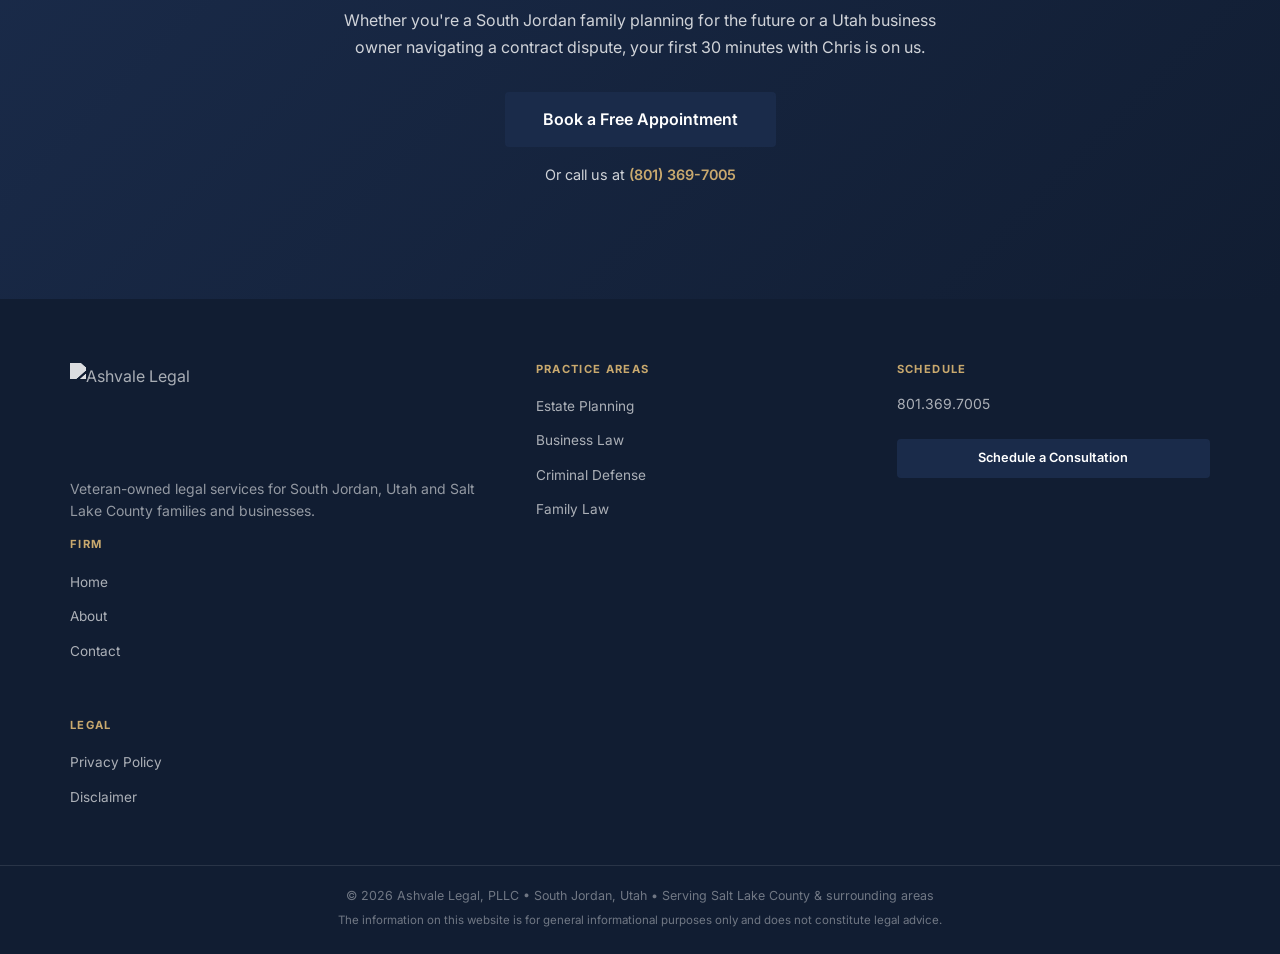
==== commit 75859680: "Add a rule-based FAQ chatbot and center an image on mobile Replaces the existing floating chat butto" ====
--- a/index.html
+++ b/index.html
@@ -279,7 +279,33 @@
   </div>
 </footer>
 
-<a href="https://ashvalelaw.cliogrow.com/book/3494140267d6b8330a02c39e8ebb3258" target="_blank" rel="noopener" class="floating-chat" aria-label="Start consultation chat"><span class="chat-vertical">Start Chat</span><span class="chat-bubble">1</span></a>
+<div id="al-chat-widget" aria-live="polite">
+  <div id="al-chat-box" role="dialog" aria-modal="true" aria-label="Ashvale Legal Chat" hidden>
+    <div id="al-chat-header">
+      <div id="al-chat-header-info">
+        <div id="al-chat-avatar">CRT</div>
+        <div>
+          <div id="al-chat-name">Ashvale Legal</div>
+          <div id="al-chat-status">AI Assistant &bull; Not legal advice</div>
+        </div>
+      </div>
+      <button id="al-chat-close" aria-label="Close chat">&times;</button>
+    </div>
+    <div id="al-chat-messages"></div>
+    <div id="al-chat-disclaimer">I can help with basic questions, but I cannot provide legal advice. <a href="mailto:chris@ashvalelaw.com">Contact Christopher</a> for legal guidance.</div>
+    <div id="al-chat-cta-bar">
+      <a href="https://ashvalelaw.cliogrow.com/book/3494140267d6b8330a02c39e8ebb3258" target="_blank" rel="noopener" id="al-chat-cta-btn">Schedule a Free Consultation &rsaquo;</a>
+    </div>
+    <div id="al-chat-input-row">
+      <input type="text" id="al-chat-input" placeholder="Ask a question…" autocomplete="off" maxlength="300" aria-label="Type your question">
+      <button id="al-chat-send" aria-label="Send">&#10148;</button>
+    </div>
+  </div>
+  <button id="al-chat-toggle" aria-label="Open chat assistant" aria-expanded="false">
+    <span id="al-chat-toggle-icon">&#128172;</span>
+    <span id="al-chat-toggle-label">Chat with us</span>
+  </button>
+</div>
 
 <script src="shared.js"></script>
 </body>
--- a/shared.css
+++ b/shared.css
@@ -261,7 +261,8 @@
 /* ─── RESPONSIVE ─── */
 @media(max-width:900px){
   .two-col{grid-template-columns:1fr;gap:40px}
-  .col-image{order:-1}
+  .col-image{order:-1;display:flex;justify-content:center;align-items:center}
+  .col-image img{max-width:480px;width:100%}
   .footer-inner{grid-template-columns:1fr 1fr;gap:32px}
   .steps{flex-direction:column;align-items:center}
   .step-arrow{transform:rotate(90deg);padding:0 0 8px}
@@ -630,3 +631,164 @@
   .floating-chat{height:132px;width:46px;top:auto;bottom:84px;}
   .chat-vertical{font-size:.75rem;}
 }
+
+/* ─── CHATBOT WIDGET ─── */
+#al-chat-widget{
+  position:fixed;
+  bottom:24px;
+  right:24px;
+  z-index:9000;
+  display:flex;
+  flex-direction:column;
+  align-items:flex-end;
+  gap:12px;
+}
+#al-chat-toggle{
+  display:flex;
+  align-items:center;
+  gap:10px;
+  background:var(--navy);
+  color:#fff;
+  border:none;
+  border-radius:50px;
+  padding:13px 22px 13px 18px;
+  font-family:var(--font-sans);
+  font-size:.9rem;
+  font-weight:600;
+  cursor:pointer;
+  box-shadow:0 6px 24px rgba(26,43,74,.38);
+  transition:background .2s, box-shadow .2s, transform .15s;
+}
+#al-chat-toggle:hover{background:var(--navy-dark);box-shadow:0 8px 30px rgba(26,43,74,.5);transform:translateY(-2px);}
+#al-chat-toggle-icon{font-size:1.25rem;line-height:1;}
+#al-chat-box[hidden]{display:none!important;}
+#al-chat-box{
+  width:340px;
+  background:#fff;
+  border-radius:12px;
+  box-shadow:0 12px 48px rgba(26,43,74,.22);
+  overflow:hidden;
+  display:flex;
+  flex-direction:column;
+  border:1px solid var(--border);
+  max-height:520px;
+}
+#al-chat-header{
+  background:var(--navy);
+  color:#fff;
+  padding:14px 16px;
+  display:flex;
+  align-items:center;
+  justify-content:space-between;
+}
+#al-chat-header-info{display:flex;align-items:center;gap:12px;}
+#al-chat-avatar{
+  width:38px;height:38px;
+  border-radius:50%;
+  background:var(--gold);
+  color:var(--navy-dark);
+  font-family:var(--font-serif);
+  font-size:.75rem;
+  font-weight:700;
+  display:flex;align-items:center;justify-content:center;
+  flex-shrink:0;
+}
+#al-chat-name{font-weight:700;font-size:.95rem;line-height:1.2;}
+#al-chat-status{font-size:.72rem;opacity:.72;margin-top:2px;}
+#al-chat-close{
+  background:none;border:none;color:#fff;
+  font-size:1.5rem;cursor:pointer;
+  line-height:1;padding:2px 4px;
+  opacity:.8;transition:opacity .15s;
+}
+#al-chat-close:hover{opacity:1;}
+#al-chat-messages{
+  flex:1;
+  overflow-y:auto;
+  padding:16px 14px;
+  display:flex;
+  flex-direction:column;
+  gap:10px;
+  min-height:180px;
+  max-height:260px;
+}
+.al-msg{
+  max-width:88%;
+  padding:9px 13px;
+  border-radius:14px;
+  font-size:.875rem;
+  line-height:1.55;
+}
+.al-msg a{color:var(--gold);text-decoration:underline;}
+.al-msg-bot{
+  background:var(--off-white);
+  color:var(--text);
+  border-bottom-left-radius:4px;
+  align-self:flex-start;
+}
+.al-msg-user{
+  background:var(--navy);
+  color:#fff;
+  border-bottom-right-radius:4px;
+  align-self:flex-end;
+}
+#al-chat-disclaimer{
+  font-size:.72rem;
+  color:var(--slate-light);
+  padding:6px 14px;
+  border-top:1px solid var(--border);
+  line-height:1.4;
+}
+#al-chat-disclaimer a{color:var(--gold);text-decoration:underline;}
+#al-chat-cta-bar{
+  padding:10px 14px;
+  background:var(--off-white);
+  border-top:1px solid var(--border);
+}
+#al-chat-cta-btn{
+  display:block;
+  text-align:center;
+  background:var(--gold);
+  color:var(--navy-dark);
+  font-family:var(--font-sans);
+  font-size:.82rem;
+  font-weight:700;
+  padding:9px 14px;
+  border-radius:6px;
+  text-decoration:none;
+  transition:background .18s;
+}
+#al-chat-cta-btn:hover{background:var(--gold-dark);}
+#al-chat-input-row{
+  display:flex;
+  gap:0;
+  border-top:1px solid var(--border);
+}
+#al-chat-input{
+  flex:1;
+  border:none;
+  outline:none;
+  padding:11px 14px;
+  font-family:var(--font-sans);
+  font-size:.875rem;
+  color:var(--text);
+  background:#fff;
+  min-width:0;
+}
+#al-chat-send{
+  background:var(--navy);
+  color:#fff;
+  border:none;
+  padding:0 16px;
+  font-size:1.1rem;
+  cursor:pointer;
+  transition:background .18s;
+  flex-shrink:0;
+}
+#al-chat-send:hover{background:var(--navy-dark);}
+
+@media(max-width:480px){
+  #al-chat-widget{bottom:16px;right:12px;}
+  #al-chat-box{width:calc(100vw - 24px);}
+  #al-chat-toggle{padding:11px 16px 11px 14px;font-size:.85rem;}
+}
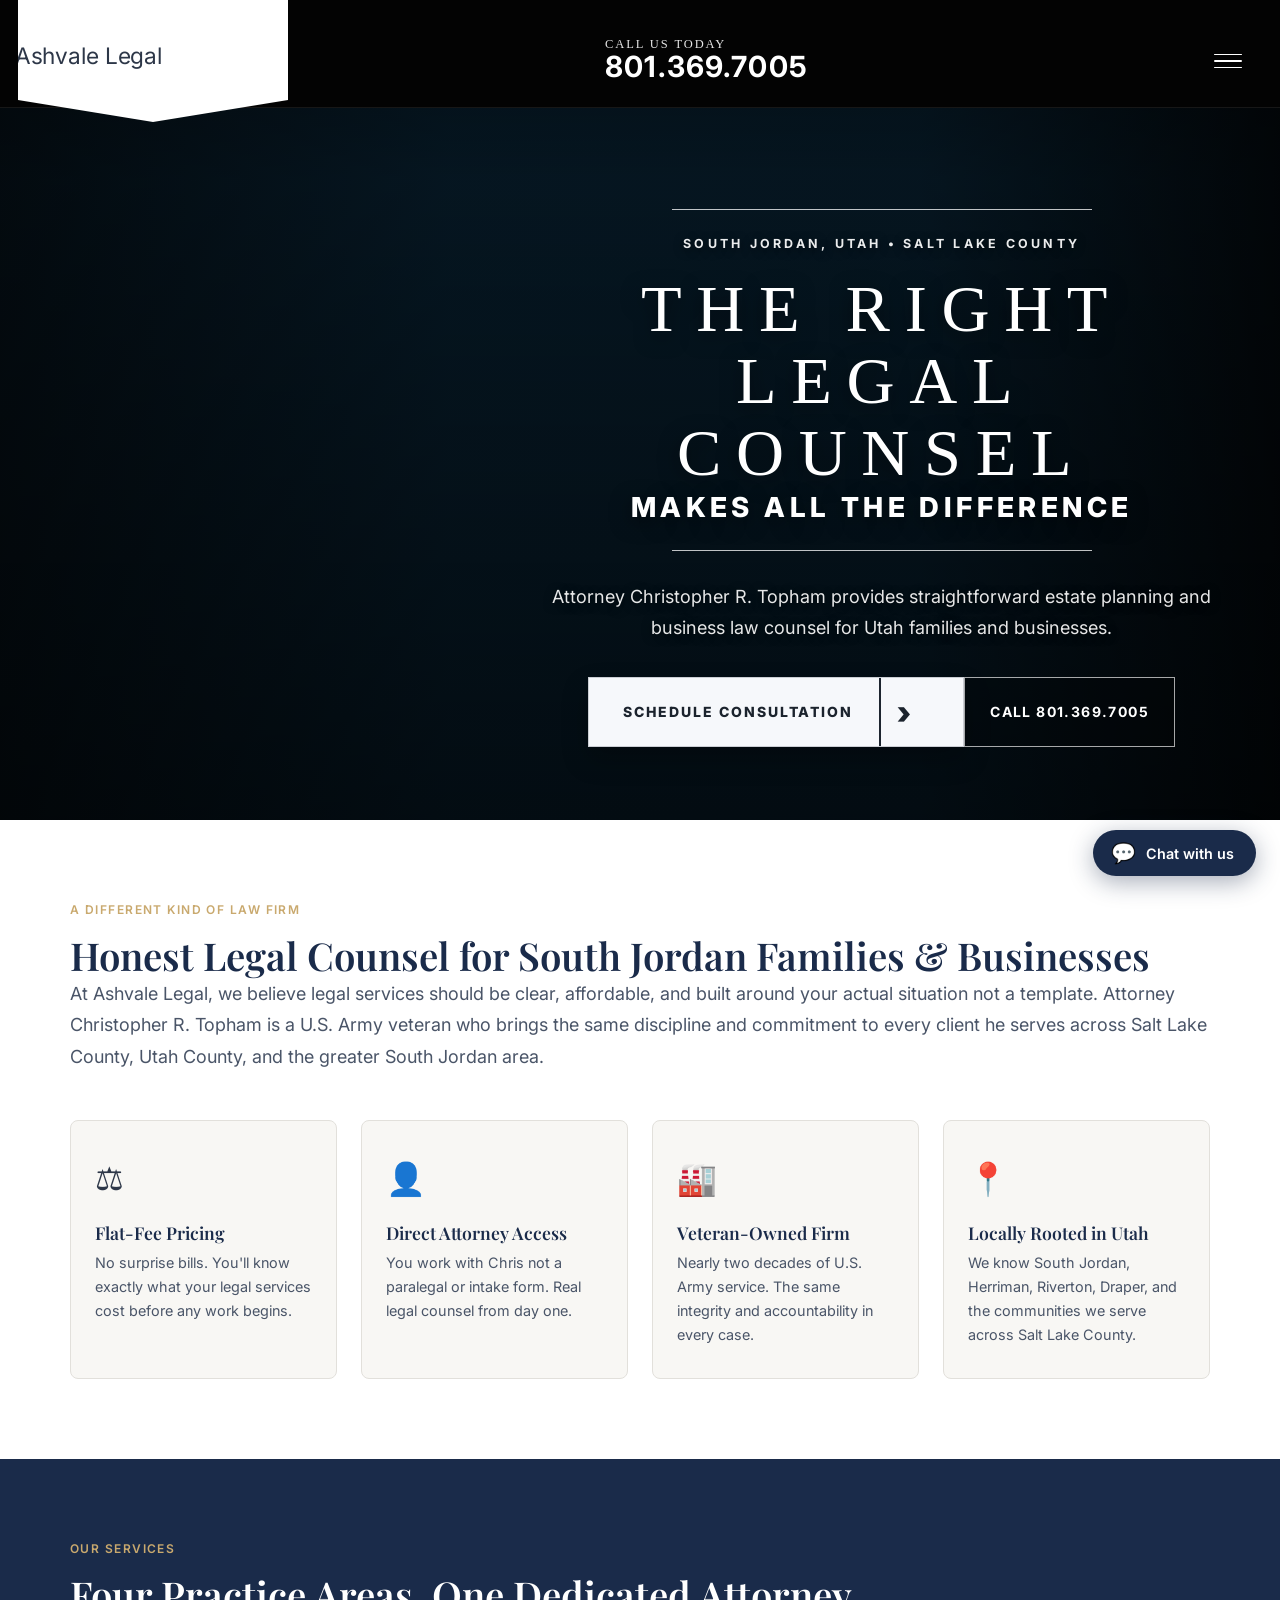
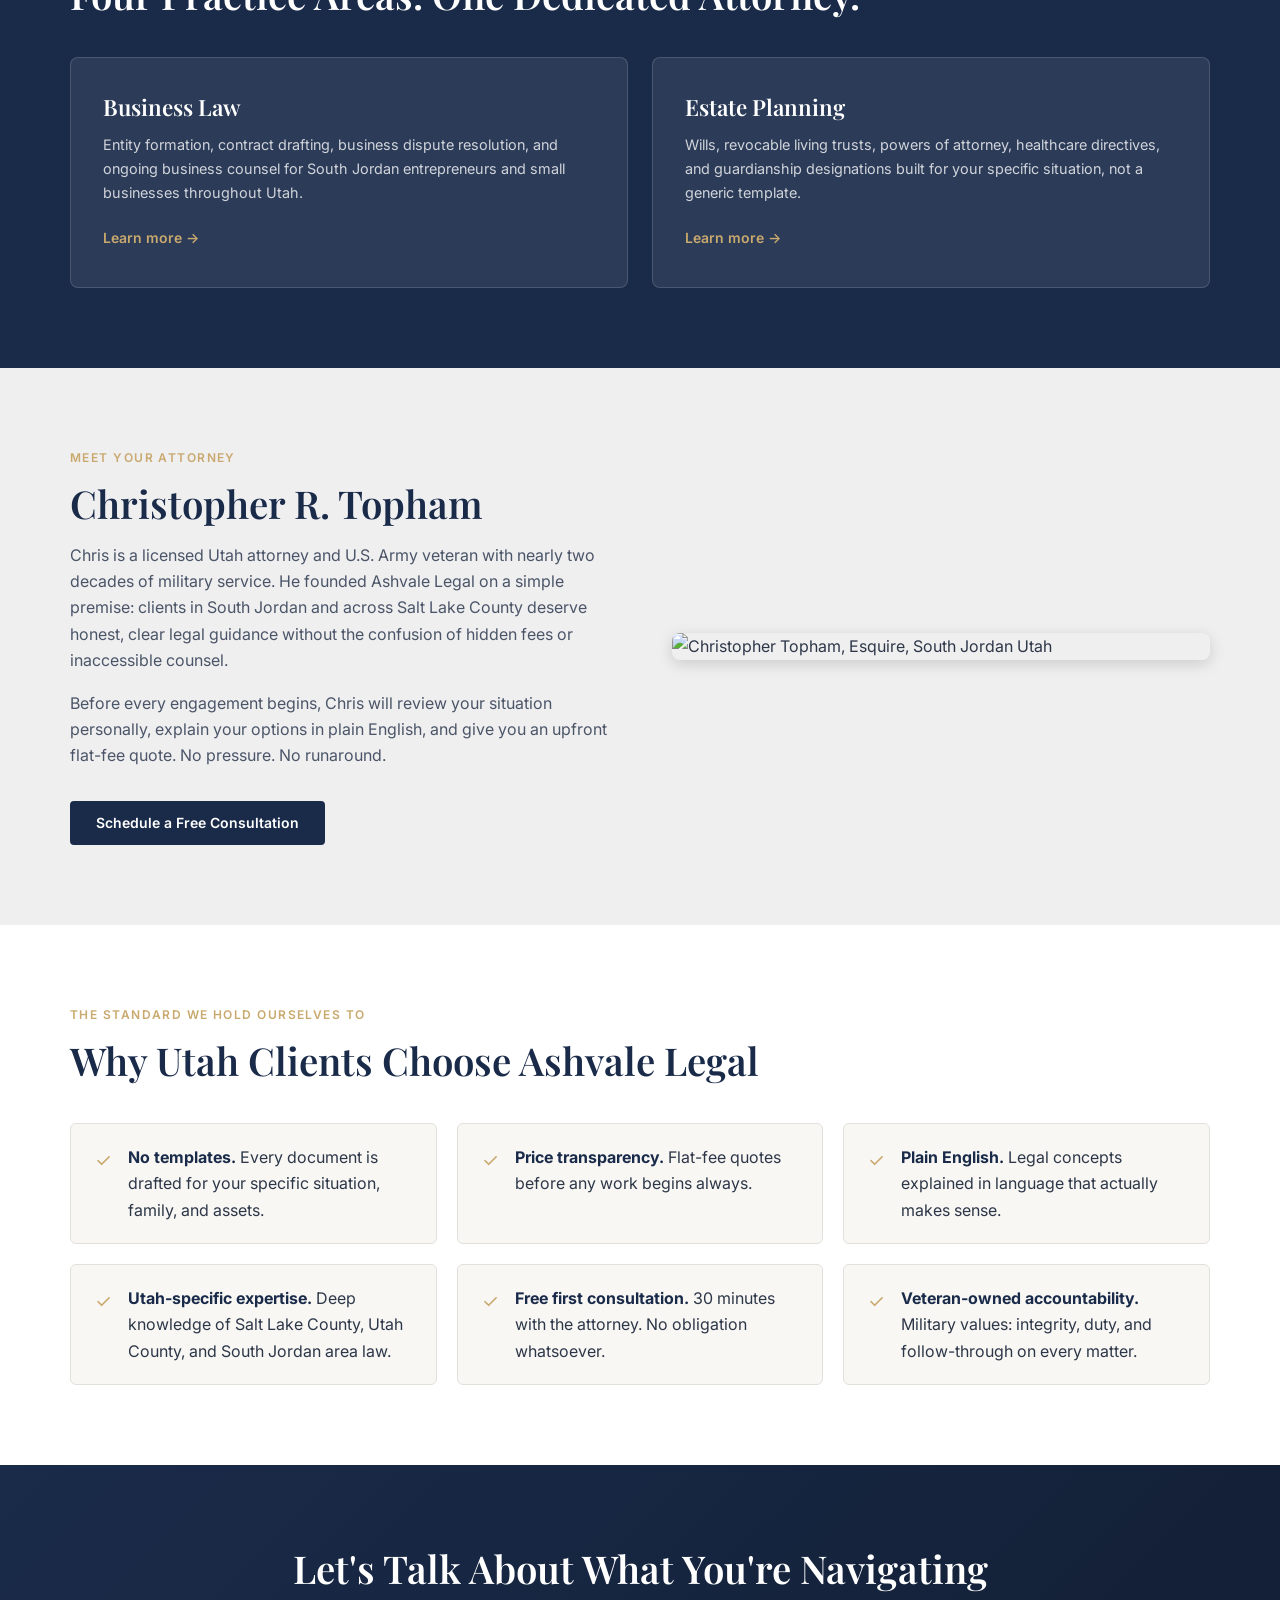
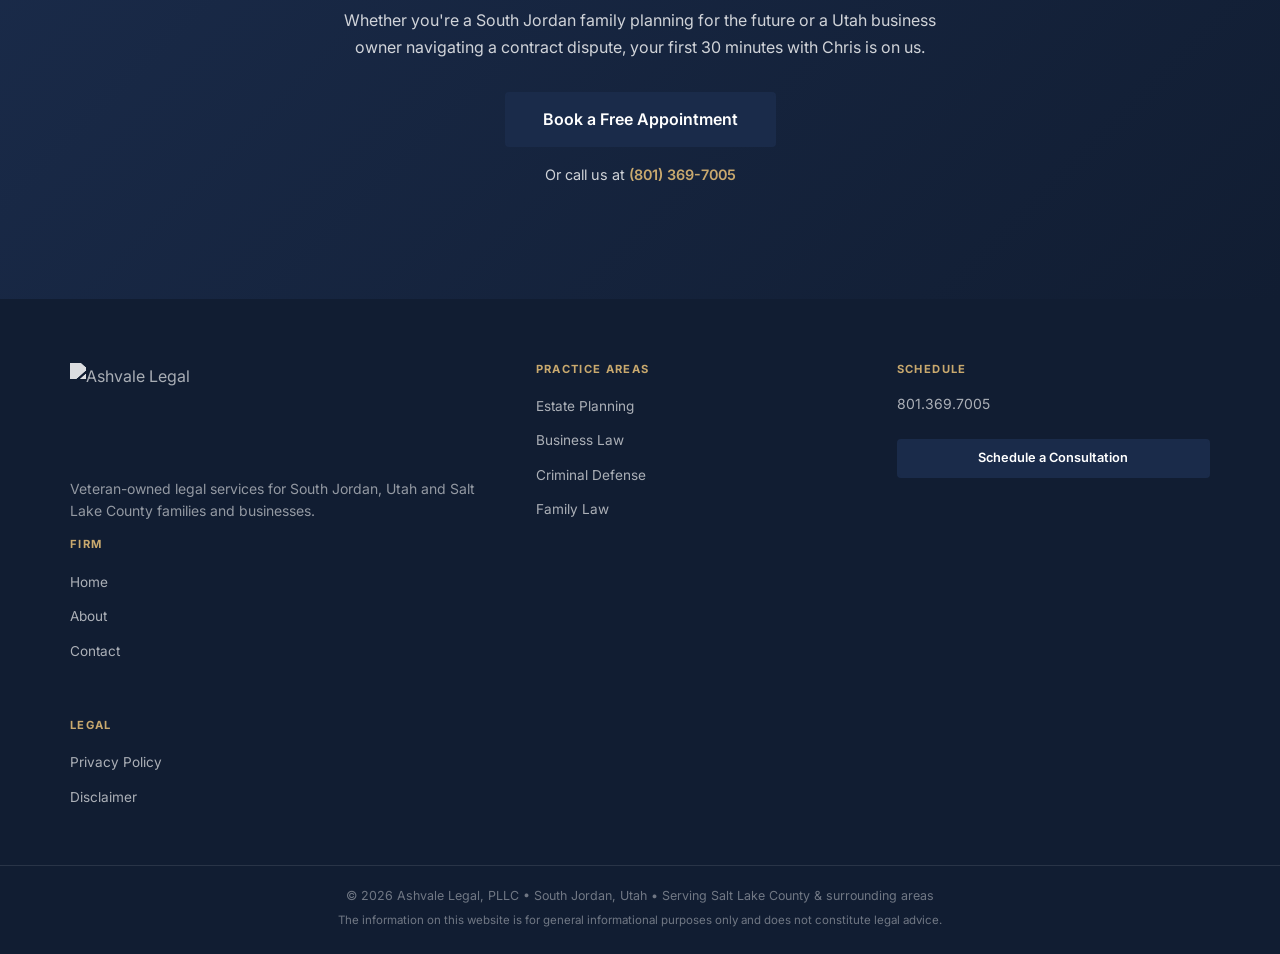
==== commit c627f7f6: "Update website navigation and wording for practice areas Update mobile navigation to include expanda" ====
--- a/index.html
+++ b/index.html
@@ -156,7 +156,7 @@
   <section class="section bg-navy">
     <div class="container">
       <div class="section-label light">Our Services</div>
-      <h2 class="text-white">Two Practice Areas. One Dedicated Attorney.</h2>
+      <h2 class="text-white">Four Practice Areas. One Dedicated Attorney.</h2>
       <div class="services-grid">
         <a href="business-law.html" class="service-block">
           <h3>Business Law</h3>
@@ -292,6 +292,7 @@
       <button id="al-chat-close" aria-label="Close chat">&times;</button>
     </div>
     <div id="al-chat-messages"></div>
+    <div id="al-chat-chips" style="display:none;"></div>
     <div id="al-chat-disclaimer">I can help with basic questions, but I cannot provide legal advice. <a href="mailto:chris@ashvalelaw.com">Contact Christopher</a> for legal guidance.</div>
     <div id="al-chat-cta-bar">
       <a href="https://ashvalelaw.cliogrow.com/book/3494140267d6b8330a02c39e8ebb3258" target="_blank" rel="noopener" id="al-chat-cta-btn">Schedule a Free Consultation &rsaquo;</a>
--- a/shared.css
+++ b/shared.css
@@ -108,8 +108,12 @@
 .mobile-nav-overlay{display:none;position:fixed;inset:0;background:var(--white);z-index:999;flex-direction:column;padding:calc(var(--header-h) + 24px) 24px 40px;gap:0;overflow-y:auto}
 .mobile-nav-overlay.open{display:flex}
 .mobile-nav-overlay a,.mobile-nav-overlay button{display:block;width:100%;padding:16px 0;font-size:1.05rem;font-weight:500;color:var(--navy);border-bottom:1px solid var(--border);background:none;border-top:none;border-left:none;border-right:none;text-align:left;cursor:pointer;font-family:var(--font-sans)}
-.mobile-nav-overlay .mobile-sub{padding-left:16px;color:var(--slate);font-size:.95rem}
+.mobile-nav-overlay .mobile-sub{padding-left:20px;color:var(--slate);font-size:.95rem}
 .mobile-nav-overlay .mobile-cta{margin-top:24px;background:var(--navy);color:var(--white)!important;border:none;border-radius:var(--radius);padding:14px 24px;text-align:center;font-weight:600}
+.mobile-expand-btn{display:flex;justify-content:space-between;align-items:center;width:100%;padding:16px 0;font-size:1.05rem;font-weight:500;color:var(--navy);border:none;border-bottom:1px solid var(--border);background:none;text-align:left;cursor:pointer;font-family:var(--font-sans);}
+.mobile-expand-arrow{font-size:.85rem;color:var(--gold);transition:transform .2s;flex-shrink:0;}
+.mobile-sub-group{overflow:hidden;transition:max-height .25s ease;}
+.mobile-sub-group--collapsed{display:none;}
 
 /* ─── HERO ─── */
 .hero{position:relative;min-height:min(600px,90vh);display:flex;align-items:center;overflow:hidden;padding-top:var(--header-h)}
@@ -261,8 +265,8 @@
 /* ─── RESPONSIVE ─── */
 @media(max-width:900px){
   .two-col{grid-template-columns:1fr;gap:40px}
-  .col-image{order:-1;display:flex;justify-content:center;align-items:center}
-  .col-image img{max-width:480px;width:100%}
+  .col-image{order:-1;width:100%;display:flex;justify-content:center;align-items:center;text-align:center}
+  .col-image img.attorney-photo{display:block;margin:0 auto;max-width:420px;width:100%!important}
   .footer-inner{grid-template-columns:1fr 1fr;gap:32px}
   .steps{flex-direction:column;align-items:center}
   .step-arrow{transform:rotate(90deg);padding:0 0 8px}
@@ -620,7 +624,7 @@
   .leader-logo{height:82px;width:190px;clip-path:none;background:#fff;border-radius:0 0 8px 8px;padding:8px 14px;}
   .header-phone{display:none;}
   .leader-hero{min-height:690px;align-items:flex-end;}
-  .hero-attorney-wrap{width:300px;left:-95px;opacity:.78;}
+  .hero-attorney-wrap{width:300px;left:50%;transform:translateX(-50%);opacity:.88;}
   .leader-hero-content{margin:0 auto;text-align:center;padding:110px 0 54px;}
   .leader-hero-content h1{font-size:2.1rem;letter-spacing:.12em;}
   .leader-hero-content h1 span{font-size:1rem;letter-spacing:.1em;}
@@ -732,6 +736,28 @@
   border-bottom-right-radius:4px;
   align-self:flex-end;
 }
+#al-chat-chips{
+  flex-wrap:wrap;
+  gap:8px;
+  padding:10px 14px 4px;
+  border-top:1px solid var(--border);
+}
+.al-chip{
+  display:inline-flex;
+  align-items:center;
+  background:#fff;
+  border:1.5px solid var(--navy);
+  color:var(--navy);
+  border-radius:20px;
+  padding:6px 13px;
+  font-family:var(--font-sans);
+  font-size:.78rem;
+  font-weight:600;
+  cursor:pointer;
+  transition:background .17s, color .17s;
+  white-space:nowrap;
+}
+.al-chip:hover{background:var(--navy);color:#fff;}
 #al-chat-disclaimer{
   font-size:.72rem;
   color:var(--slate-light);
